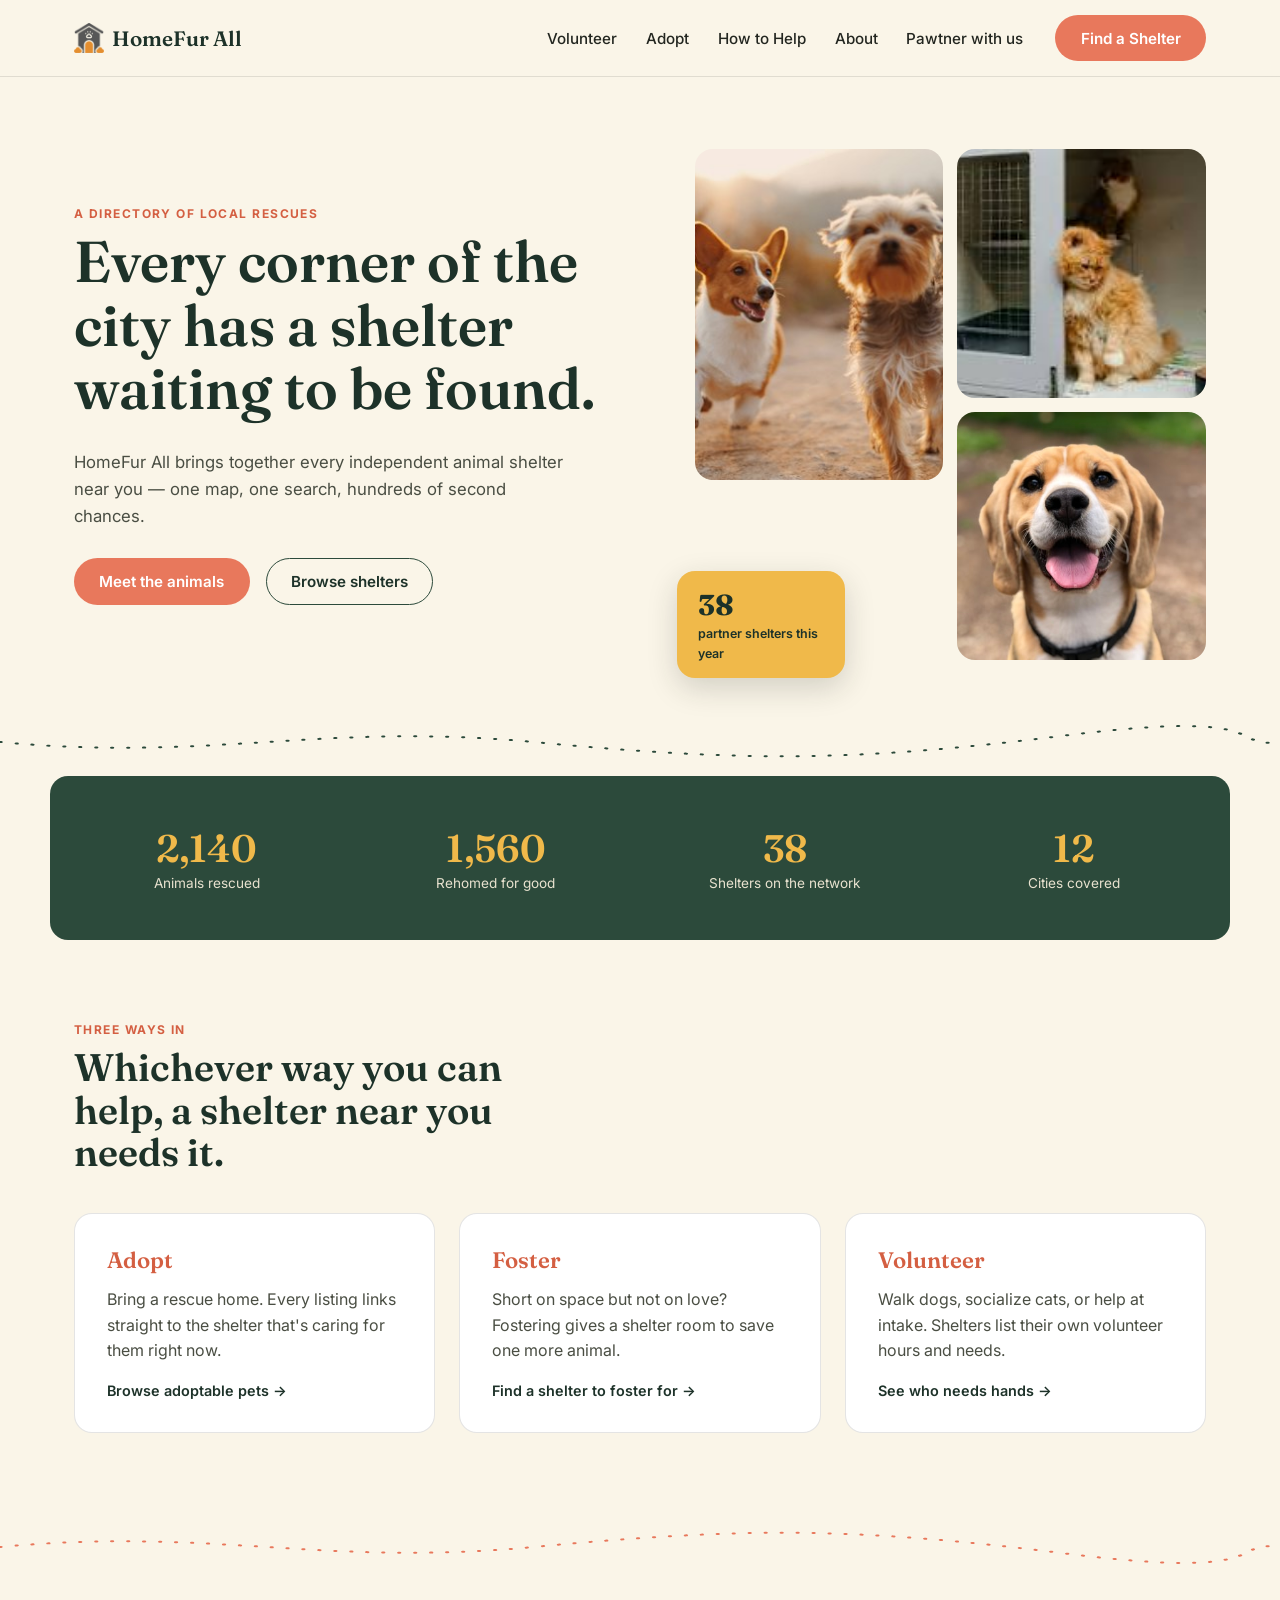
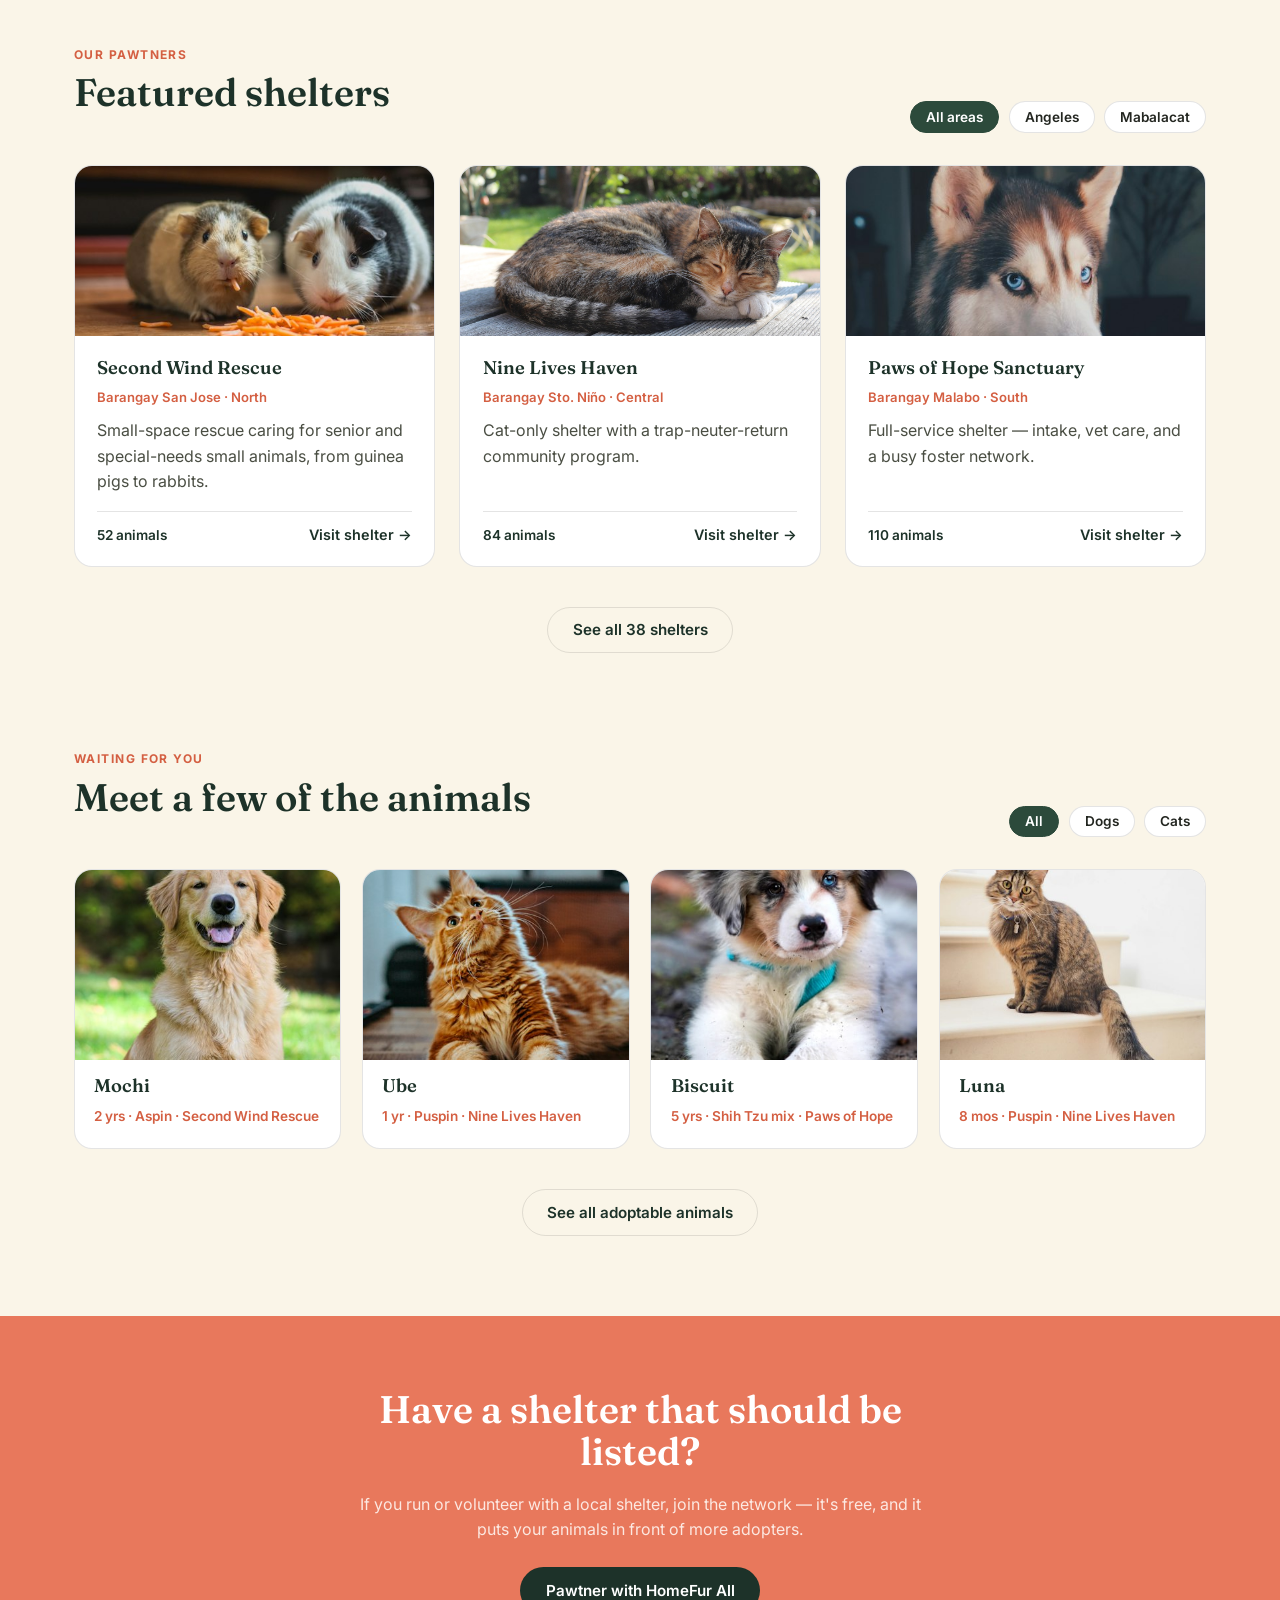
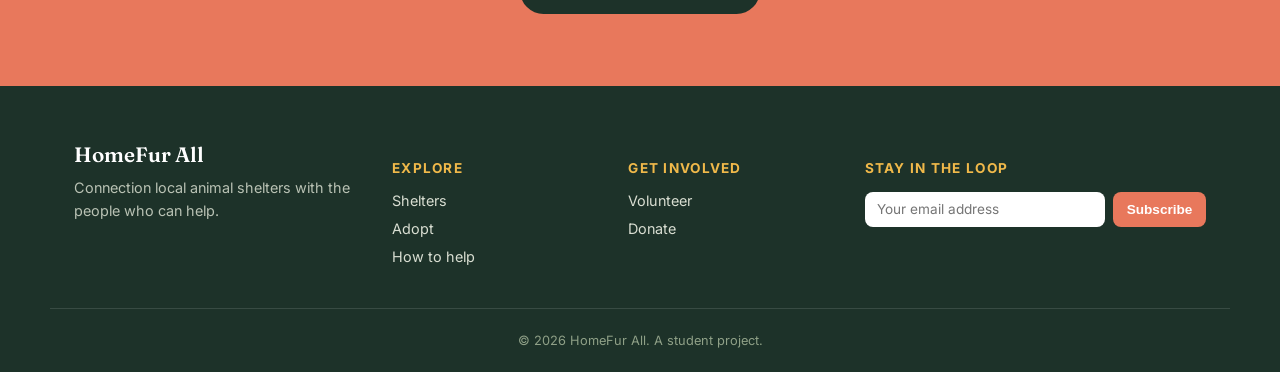
==== index.html @ 1911c729 "scaffold: link script.js" ====
<!DOCTYPE html>
<html lang="en">
<head>
<meta charset="UTF-8">
<meta name="viewport" content="width=device-width, initial-scale=1.0">
<title>HomeFur All — Find Local Animal Shelters</title>
<link rel="icon" type="image/png" sizes="32x32" href="images/logo-icon.png">
<link rel="shortcut icon" href="images/logo-icon.png">
<link rel="apple-touch-icon" href="images/logo-icon.png">
<link rel="stylesheet" href="css/base.css">
<link rel="preconnect" href="https://fonts.googleapis.com">
<link rel="preconnect" href="https://fonts.gstatic.com" crossorigin>
<link href="https://fonts.googleapis.com/css2?family=Fraunces:opsz,wght@9..144,400;9..144,500;9..144,600;9..144,700&family=Inter:wght@400;500;600;700&display=swap" rel="stylesheet">
</head>
<body>

<header class="site-header">
  <div class="wrap header-inner">
    <a href="#" class="logo">
      <span class="logo-mark">
        <img src="images/logo-icon.png" alt="HomeFur All logo" width="30" height="30">
      </span>
      HomeFur All
    </a>
    <nav class="main-nav" id="main-nav" aria-label="Main">
      <a href="volunteer.html">Volunteer</a>
      <a href="#pets">Adopt</a>
      <a href="#help">How to Help</a>
      <a href="#about">About</a>
      <a href="partner.html">Pawtner with us</a>
      <a href="#shelters" class="btn btn-primary nav-cta-mobile">Find a Shelter</a>
    </nav>
    <a href="#shelters" class="btn btn-primary nav-cta">Find a Shelter</a>
    <button class="nav-toggle" id="nav-toggle" type="button"
            aria-label="Toggle menu" aria-expanded="false" aria-controls="main-nav">
      <span></span><span></span><span></span>
    </button>
  </div>
</header>
<main>

  <section class="hero">
    <div class="wrap hero-inner">
      <div class="hero-copy">
        <p class="eyebrow">A directory of local rescues</p>
        <h1>Every corner of the city has a shelter waiting to be found.</h1>
        <p class="hero-sub">HomeFur All brings together every independent animal shelter near you — one map, one search, hundreds of second chances.</p>
        <div class="hero-actions">
          <a href="#pets" class="btn btn-primary">Meet the animals</a>
          <a href="#shelters" class="btn btn-ghost">Browse shelters</a>
        </div>
      </div>
      <div class="hero-art">
        <div class="art-tile tile-a">
          <img src="images/landing/dog-tilea.jpeg" alt="Dog looking up">
        </div>
        <div class="art-tile tile-b">
          <img src="images/landing/cat-tileb.jpeg" alt="Cat resting">
        </div>
        <div class="art-tile tile-c">
          <img src="images/landing/dog-tilec.jpeg" alt="Dog outdoors">
        </div>
        <div class="stat-chip">
          <strong>38</strong>
          <span>partner shelters this year</span>
        </div>
      </div>
    </div>
  </section>

    <div class="leash-divider" aria-hidden="true">
        <svg viewBox="0 0 1200 60" preserveAspectRatio="none">
            <path d="M0 30 C 200 60, 300 0, 500 30 S 800 60, 1000 20 S 1150 40, 1200 30"
                stroke="#2C4A3B" stroke-width="3" fill="none"
                stroke-dasharray="1 14" stroke-linecap="round"/>
        </svg>
    </div>

    <section class="stats">
    <div class="stats-grid">
      <div class="stat">
        <span class="stat-num">2,140</span>
        <span class="stat-label">Animals rescued</span>
      </div>
      <div class="stat">
        <span class="stat-num">1,560</span>
        <span class="stat-label">Rehomed for good</span>
      </div>
      <div class="stat">
        <span class="stat-num">38</span>
        <span class="stat-label">Shelters on the network</span>
      </div>
      <div class="stat">
        <span class="stat-num">12</span>
        <span class="stat-label">Cities covered</span>
      </div>
    </div>
  </section>
  
  <section id="help" class="help">
    <div class="wrap">
      <p class="eyebrow">Three ways in</p>
      <h2>Whichever way you can help, a shelter near you needs it.</h2>
      <div class="help-grid">
        <article class="help-card">
          <span class="help-num">Adopt</span>
          <p>Bring a rescue home. Every listing links straight to the shelter that's caring for them right now.</p>
          <a href="#pets" class="link-arrow">Browse adoptable pets →</a>
        </article>
        <article class="help-card">
          <span class="help-num">Foster</span>
          <p>Short on space but not on love? Fostering gives a shelter room to save one more animal.</p>
          <a href="#shelters" class="link-arrow">Find a shelter to foster for →</a>
        </article>
        <article class="help-card">
          <span class="help-num">Volunteer</span>
          <p>Walk dogs, socialize cats, or help at intake. Shelters list their own volunteer hours and needs.</p>
          <a href="#shelters" class="link-arrow">See who needs hands →</a>
        </article>
      </div>
    </div>
  </section>

    <div class="leash-divider flip" aria-hidden="true">
    <svg viewBox="0 0 1200 60" preserveAspectRatio="none">
      <path d="M0 30 C 200 60, 300 0, 500 30 S 800 60, 1000 20 S 1150 40, 1200 30"
            stroke="#E8785C" stroke-width="3" fill="none"
            stroke-dasharray="1 14" stroke-linecap="round"/>
    </svg>
  </div>
    <section id="shelters" class="shelters">
    <div class="wrap">
      <div class="section-head">
        <div>
          <p class="eyebrow">Our Pawtners</p>
          <h2>Featured shelters</h2>
        </div>
        <div class="filter-pills">
          <button class="pill active" type="button">All areas</button>
          <button class="pill" type="button">Angeles</button>
          <button class="pill" type="button">Mabalacat</button>
        </div>
      </div>

      <div class="shelter-grid">
        <article class="shelter-card">
          <img src="images/landing/shelter1.jpeg" alt="Guinea pigs at Second Wind Rescue">
          <div class="shelter-body">
            <h3>Second Wind Rescue</h3>
            <p class="shelter-loc">Barangay San Jose · North</p>
            <p>Small-space rescue caring for senior and special-needs small animals, from guinea pigs to rabbits.</p>
            <div class="shelter-meta">
              <span>52 animals</span>
              <a href="#" class="link-arrow">Visit shelter →</a>
            </div>
          </div>
        </article>
        <article class="shelter-card">
          <img src="images/landing/shelter2.jpg" alt="Cat at Nine Lives Haven">
          <div class="shelter-body">
            <h3>Nine Lives Haven</h3>
            <p class="shelter-loc">Barangay Sto. Niño · Central</p>
            <p>Cat-only shelter with a trap-neuter-return community program.</p>
            <div class="shelter-meta">
              <span>84 animals</span>
              <a href="#" class="link-arrow">Visit shelter →</a>
            </div>
          </div>
        </article>
        <article class="shelter-card">
          <img src="images/landing/shelter3.jpeg" alt="Dog at Paws of Hope Sanctuary">
          <div class="shelter-body">
            <h3>Paws of Hope Sanctuary</h3>
            <p class="shelter-loc">Barangay Malabo · South</p>
            <p>Full-service shelter — intake, vet care, and a busy foster network.</p>
            <div class="shelter-meta">
              <span>110 animals</span>
              <a href="#" class="link-arrow">Visit shelter →</a>
            </div>
          </div>
        </article>
      </div>
      <a href="#" class="btn btn-outline see-all">See all 38 shelters</a>
    </div>
  </section>
  <section id="pets" class="pets">
    <div class="wrap">
      <div class="section-head">
        <div>
          <p class="eyebrow">Waiting for you</p>
          <h2>Meet a few of the animals</h2>
        </div>
        <div class="filter-pills">
          <button class="pill active" type="button">All</button>
          <button class="pill" type="button">Dogs</button>
          <button class="pill" type="button">Cats</button>
        </div>
      </div>

      <div class="pet-grid">
        <article class="pet-card">
          <img src="images/landing/adopt1-mochi.jpeg" alt="Dog named Mochi">
          <div class="pet-body">
            <h3>Mochi</h3>
            <p>2 yrs · Aspin · Second Wind Rescue</p>
          </div>
        </article>
        <article class="pet-card">
          <img src="images/landing/adopt2-ube.jpeg" alt="Cat named Ube">
          <div class="pet-body">
            <h3>Ube</h3>
            <p>1 yr · Puspin · Nine Lives Haven</p>
          </div>
        </article>
        <article class="pet-card">
          <img src="images/landing/adopt3-biscuit.jpeg" alt="Dog named Biscuit">
          <div class="pet-body">
            <h3>Biscuit</h3>
            <p>5 yrs · Shih Tzu mix · Paws of Hope</p>
          </div>
        </article>
        <article class="pet-card">
          <img src="images/landing/adopt4-luna.jpeg" alt="Cat named Luna">
          <div class="pet-body">
            <h3>Luna</h3>
            <p>8 mos · Puspin · Nine Lives Haven</p>
          </div>
        </article>
      </div>
      <a href="#" class="btn btn-outline see-all">See all adoptable animals</a>
    </div>
  </section>

  <section id="about" class="cta-band">
    <div class="wrap cta-inner">
      <h2>Have a shelter that should be listed?</h2>
      <p>If you run or volunteer with a local shelter, join the network — it's free, and it puts your animals in front of more adopters.</p>
      <a href="partner.html" class="btn btn-primary">Pawtner with HomeFur All</a>
    </div>
  </section>
</main>

<footer class="site-footer">
  <div class="wrap footer-inner">
    <div class="footer-brand">
      <span class="logo">HomeFur All</span>
      <p>Connection local animal shelters with the people who can help.</p>
    </div>
    <div class="footer-col">
      <h4>Explore</h4>
      <a href="#shelters">Shelters</a>
      <a href="#pets">Adopt</a>
      <a href="help">How to help</a>
    </div>
    <div class="footer-col">
      <h4>Get involved</h4>
      <a href="volunteer.html">Volunteer</a>
      <a href="volunteer.html">Donate</a>
    </div>
    <div class="footer-col">
      <h4>Stay in the loop</h4>
      <form class="newsletter">
        <input type="email" placeholder="Your email address" aria-label="Email address" required>
        <button type="submit">Subscribe</button>
      </form>
    </div>
  </div>
  <div class="wrap footer-bottom">
    <span>© 2026 HomeFur All. A student project.</span>
  </div>
</footer>
<script src="script.js"></script>
</body>
</html>
---- css/base.css ----
/* ==========================================================================
   HomeFur All — base.css
   --------------------------------------------------------------------------
   Shared foundations used on every page.
   1. Design tokens (colors, fonts, sizes)
   2. Base / reset
   ========================================================================== */

/* ---- 1. Design tokens ---- */
:root {
  --moss: #2C4A3B;
  --sand-light: #FAF5E8;
  --coral: #E8785C;
  --ink: #232620;
  --ink-soft: #4A4E43;
  --moss-deep: #1D3229;
  --coral-deep: #D45F42;
  --butter: #F0B94A;
  --line: rgba(35, 38, 32, 0.12);
  --radius: 18px;
  --font-display: "Fraunces", serif;
  --font-body: "Inter", sans-serif;
}

/* ---- 2. Base / reset ---- */
*,
*::before,
*::after {
    box-sizing: border-box; /* Makes padding/borders count inside an element's width */
}

body {
    margin: 0;
    font-family: var(--font-body);
    color: var(--ink);
    background: var(--sand-light);
}

img {
    display: block;
    max-width: 100%;
}

a {
    color: inherit;
    text-decoration: none;
}

/* Center content container */
.wrap {
    max-width: 1180px;
    margin: 0 auto;
    padding: 0 24px;
}

/* ---- 3. Typography ---- */
h1, h2, h3 {
    font-family: var(--font-display);
    color: var(--moss-deep);
    margin: 0 0 .5em;
    line-height: 1.1;
}

h1 { font-size: clamp(2.2rem, 5vw, 3.6rem); font-weight: 600; }
h2 { font-size: clamp(1.7rem, 3vw, 2.4rem); font-weight: 600; }
h3 { font-size: 1.15rem; font-weight: 600; }

p {
    margin: 0 0 1em;
    line-height: 1.6;
    color: var(--ink-soft);
}

.eyebrow {
    margin: 0 0 .6em;
    font-family: var(--font-body);
    font-size: .75rem;
    font-weight: 700;
    letter-spacing: .12em;
    text-transform: uppercase;
    color: var(--coral-deep)
}

/* Visible outline when tabbing with a keyboard, for accessibility */
:focus-visible {
    outline: 3px solid var(--coral);
    outline-offset: 3px;
}

/* ---- 4. Buttons ---- */
.btn {
    display: inline-flex;
    align-items: center;
    justify-content: center;
    padding: .85em 1.6em;
    border: 1.5px solid transparent;
    border-radius: 999px;
    font-family: inherit;
    font-size: .95rem;
    font-weight: 600;
    cursor: pointer;
    transition: transform .15s ease, background .15s ease;
}

/* Filled coral - main CTA */
.btn-primary {
    background: var(--coral);
    color: #fff;
}
.btn-primary:hover {
    background: var(--coral-deep);
    transform: translateY(-2px);
}

/* Outlined green - secondary action */
.btn-ghost {
    border-color: var(--moss);
    color: var(--moss-deep);
}
.btn-ghost:hover {
    background: var(--moss);
    color: #fff;
}

/* Subtle outline, for grids like "See all shelters" */
.btn-outline {
    display: flex;
    width: fit-content;
    margin: 2.5rem auto 0;
    border-color: var(--line);
    color: var(--moss-deep);
}
.btn-outline:hover {
    border-color: var(--moss);
    background: #fff;
}

/* ---- 5. Header & navigation */
.site-header {
    position: sticky;
    top: 0;
    z-index: 50;
    background: rgba(250, 245, 232, 0.9);
    backdrop-filter: blur(8px);
    border-bottom: 1px solid var(--line);
}
.header-inner {
    display: flex;
    align-items: center;
    gap: 2rem;
    height: 76px;
}

.logo {
    display: flex;
    align-items: center;
    gap: .5rem;
    margin-right: auto;
    font-family: var(--font-display);
    font-size: 1.3rem;
    font-weight: 600;
    color: var(--moss-deep);
}
.main-nav {
    display: flex;
    gap: 1.8rem;
}
.main-nav a {
    font-weight: 500;
    font-size: .95rem;
    color: var(--ink);
}
.main-nav a:hover {
    color: var(--coral-deep);
}

/* Mobile CTA button hamburger */
.nav-cta-mobile {
    display: none;
}
.nav-toggle {
    display: none;
    background: none;
    border: none;
    cursor: pointer;
    padding: 8px;
    position: relative;
    z-index: 60;
}
.nav-toggle span {
    display: block;
    width: 22px;
    height: 2px;
    background: var(--ink);
    margin: 4px 0
}

/* 6. Hero */
.hero { padding: 4.5rem 0 3rem; }

.hero-inner {
    display: grid;
    grid-template-columns: 1.05fr .95fr;
    gap: 3.5rem;
    align-items: center;
}
.hero-sub {
    max-width: 46ch;
    font-size: 1.05rem;
}
.hero-actions {
    display: flex;
    gap: 1rem;
    margin-top: 1.8rem;
    flex-wrap: wrap;
}

/* Photo collage grid design */
.hero-art {
    position: relative;
    display: grid;
    grid-template-columns: 1fr 1fr;
    gap: 14px;
}
.art-tile {
    overflow: hidden;
    border-radius: var(--radius);
    background: var(--moss);
}
.art-tile img {
    width: 100%;
    height: 100%;
    object-fit: cover;
}

.tile-a {
    grid-column: 1 / 2;
    grid-row: 1 / 3;
    aspect-ratio: 3 / 4;
}
.tile-b, .tile-c { aspect-ratio: 1 / 1; }

.stat-chip {
    position: absolute;
    left: -18px;
    bottom: -18px;
    max-width: 168px;
    padding: 1rem 1.3rem;
    background: var(--butter);
    border-radius: var(--radius);
    box-shadow: 0 10px 30px rgba(35, 38, 32, 0.18);
}
.stat-chip strong {
    display: block;
    font-family: var(--font-display);
    font-size: 1.8rem;
    color: var(--moss-deep)
}
.stat-chip span {
    font-size: .78rem;
    font-weight: 600;
    color: var(--moss-deep);
}

/* ---- 7. Leash divider */
.leash-divider {
    padding: 14px 0;
    line-height: 0;
}
.leash-divider svg {
    width: 100%;
    height: 40px;
}
.leash-divider.flip svg {
    transform: scaleY(-1);
}

/* ---- 8. Stats band */
.stats {
    max-width: 1180px;
    margin: 0 auto;
    padding: 3rem 24px;
    border-radius: var(--radius);
    background: var(--moss);
}
.stats-grid {
    display: grid;
    grid-template-columns: repeat(4, 1fr);
    gap: 1.5rem;
    text-align: center;
}
.stat-num {
    display: block;
    font-family: var(--font-display);
    font-weight: 600;
    color: var(--butter);
    font-size: clamp(1.8rem, 3vw, 2.6rem);
}
.stat-label { font-size: .85rem; color: #E8E2CF }

/* ---- 9. How to help ---- */
.help { padding: 5rem 0 }
.help h2 { max-width: 20ch; }

.help-grid {
    display: grid;
    grid-template-columns: repeat(3, 1fr);
    gap: 1.5rem;
    margin-top: 2.5rem;
}
.help-card {
    padding: 2rem;
    background: #fff;
    border: 1px solid var(--line);
    border-radius: var(--radius);
}

.help-num {
    display: inline-block;
    margin-bottom: .8rem;
    font-family: var(--font-display);
    font-size: 1.4rem;
    font-weight: 600;
    color: var(--coral-deep);
}
.link-arrow {
    font-weight: 600;
    font-size: .9rem;
    color: var(--moss-deep)
}
.link-arrow:hover { color:var(--coral-deep); }

/* ---- 10. Section headers & filter pills ---- */
.section-head {
    display: flex;
    flex-wrap: wrap;
    justify-content: space-between;
    align-items: flex-end;
    gap: 1rem;
    margin-bottom: 2rem;
}

.filter-pills {
    display: flex;
    flex-wrap: wrap;
    gap: .6rem;
}
.pill {
    padding: .5em 1.1em;
    background: #fff;
    border: 1.5px solid var(--line);
    border-radius: 999px;
    font-family: inherit;
    font-size: .85rem;
    font-weight: 600;
    color: var(--ink);
    cursor: pointer;
}
.pill.active {
    background: var(--moss);
    border-color: var(--moss);
    color: #fff;
}

/* ---- 11. Shelter cards ---- */
.shelters { padding: 4rem 0 }
.shelter-grid {
    display: grid;
    grid-template-columns: repeat(3, 1fr);
    gap: 1.5rem;
}
.shelter-card {
    overflow: hidden;
    background: #fff;
    border: 1px solid var(--line);
    border-radius: var(--radius);
    transition: transform .2s ease, box-shadow .2s ease;
    display: flex;
    flex-direction: column;
}
.shelter-card img { 
    width: 100%; 
    height: 170px;
    object-fit: cover; 
}
.shelter-card:hover {
    transform: translateY(-4px);
    box-shadow: 0 12px 24px rgba(35, 38, 32, 0.12);
}

.shelter-body {
    padding: 1.4rem;
    display: flex;
    flex-direction: column;
    height: 100%;
}
.shelter-loc {
    margin-bottom: .6rem;
    font-size: .82rem;
    font-weight: 600;
    color: var(--coral-deep)
}
.shelter-meta {
    display: flex;
    justify-content: space-between;
    align-items: center;
    margin-top: auto;
    padding-top: .9rem;
    border-top: 1px solid var(--line);
    font-size: .85rem;
    font-weight: 600;
    color: var(--moss-deep);
}

/* ---- 12. Pet cards */
.pets { padding: 2rem 0 5rem; }
.pet-grid {
    display: grid;
    grid-template-columns: repeat(4, 1fr);
    gap: 1.3rem;
}
.pet-card {
    overflow: hidden;
    background: #fff;
    border: 1px solid var(--line);
    border-radius: var(--radius);
    transition: transform .2s ease, box-shadow .2s ease;
}
.pet-card img { 
    width: 100%;
    height: 190px; 
    object-fit: cover; 
}
.pet-card:hover {
    transform: translateY(-4px);
    box-shadow: 0 12px 24px rgba(35, 38, 32, 0.12);
}
.pet-body { padding: 1rem 1.2rem 1.3rem; }
.pet-body p { 
    margin: 0; 
    font-size: .85rem;
    color: var(--coral-deep);
    font-weight: 600;
}

/* ---- 13. CTA band */
.cta-band {
    padding: 4.5rem 0;
    background: var(--coral);
}
.cta-inner {
    max-width: 640px;
    margin: 0 auto;
    text-align: center;
}
.cta-inner {
    max-width: 640px;
    margin: 0 auto;
    text-align: center;
}
.cta-inner h2 { color: #fff; }
.cta-inner p { color: #FCE8E1; }
.cta-inner .btn-primary {
    margin-top: .5rem;
    background: var(--moss-deep);
}
.cta-inner .btn-primary:hover { background-color: var(--moss); }

/* ---- 14. Footer ---- */
.site-footer {
    padding: 3.5rem 0 1.5rem;
    background: var(--moss-deep);
    color: #E8E2CF;
}
.footer-inner {
    display: grid;
    grid-template-columns: 1.4fr 1fr 1fr 1.3fr;
    gap: 2rem;
    padding-bottom: 2rem;
    border-bottom: 1px solid rgba(255, 255, 255, 0.12);
}

.footer-brand .logo { color: #fff }
.footer-brand p {
    margin-top: .6rem;
    font-size: .9rem;
    color: #B9C2B4;
}

.footer-col h4 {
    margin-bottom: 1rem;
    font-size: .85rem;
    text-transform: uppercase;
    letter-spacing: .08rem;
    color: var(--butter)
}

.footer-col a {
    display: block;
    margin-bottom: .7rem;
    font-size: .9rem;
    color: #D9DED2;
}
.footer-col a:hover { color: #fff; }

.newsletter {
    display: flex;
    gap: .5rem;
}
.newsletter input {
    flex: 1;
    padding: .7em .9em;
    border: none;
    border-radius: 8px;
    font-family: var(--font-body);
    font-size: .85rem;
}
.newsletter button {
    background: var(--coral);
    color: #fff;
    border: none;
    border-radius: 8px;
    padding: .7em 1em;
    font-weight: 600;
    font-size: .85rem;
    cursor: pointer;
}

.footer-bottom {
    padding-top: 1.5rem;
    font-size: .8rem;
    color: #8FA087;
    text-align: center;
}

/* ---- 15. Responsiveness ---- */
@media (max-width: 1024px) {
    .footer-inner {
        grid-template-columns: 1fr 1fr;
    }

    .shelter-grid .pet-grid {
        grid-template-columns: repeat(2, 1fr);
    }
    .header-inner { gap: 1rem; }
    .logo { font-size: 1.15rem; white-space: nowrap; }
    .main-nav { gap: 1.1rem; }
    .main-nav a { font-size: .85rem; white-space: nowrap; }
    .nav-cta { 
        padding: .7em 1.2em; 
        font-size: .85rem;
        white-space: nowrap; 
    }
}

@media (max-width: 860px) {
    .hero-inner {
        grid-template-columns: 1fr;
    }
    .stats-grid {
        grid-template-columns: repeat(2, 1fr);
        row-gap: 2rem;
    }
    .help-grid {
        grid-template-columns: 1fr;
    }
    .header-inner { gap: .6rem; }
    .logo {
        font-size: 1rem;
        gap: .4rem;
    }
    .logo-mark img {
        width: 26px;
        height: 26px;
    }
    .main-nav { gap: .8rem; }
    .main-nav a { font-size: .78rem; }
    .nav-cta { 
        padding: .65em 1em;
        font-size: .78rem;
    }
}

@media (max-width: 640px) {
    .nav-cta { display: none; }
    .nav-toggle { display: block; }

    .shelter-grid { grid-template-columns: 1fr; }
    .pet-grid { grid-template-columns: 1fr 1fr; }

    .section-head {
        flex-direction: column;
        align-items: flex-start;
    }
    .stat-chip {
        position: static;
        max-width: none;
        margin-top: 14px;
    }
    /* Mobile dropdown menu */
    .main-nav {
        position: fixed;
        top: 76px;
        left: 0;
        right: 0;
        z-index: 55;
        display: flex;
        flex-direction: column;
        gap: 0;
        padding: .5rem 24px 1.75rem;
        background: rgba(250, 245, 232, 0.92);
        backdrop-filter: blur(10px);
        border-bottom: 1px solid var(--line);
        border-radius: 0 0 var(--radius) var(--radius);
        box-shadow: 0 16px 30px rgba(35, 38, 32, 0.12);
        opacity: 0;
        visibility: hidden;
        transform: translateY(40px);
        transition: transform .3s ease, opacity .3s ease, visibility .3s;
    }
    .main-nav.is-open {
        opacity: 1;
        visibility: visible;
        transform: translateY(0);
    }
    .main-nav a {
        padding: 1.1rem 0;
        font-size: 1.15rem;
        border-bottom: 1px solid var(--line);
    }

    .main-nav a.nav-cta-mobile {
        display: inline-flex;
        margin-top: 1.5rem;
        color: #fff;
    }

    body.nav-open { overflow: hidden }
}

@media (max-width: 480px) {
    .hero-art { grid-template-columns: 1fr; }
    .tile-a {
        grid-column: auto;
        grid-row: auto;
    }
    .tile-a, .tile-b, .tile-c { aspect-ratio: 16 / 10; }
    .footer-inner { grid-template-columns: 1fr; }
}
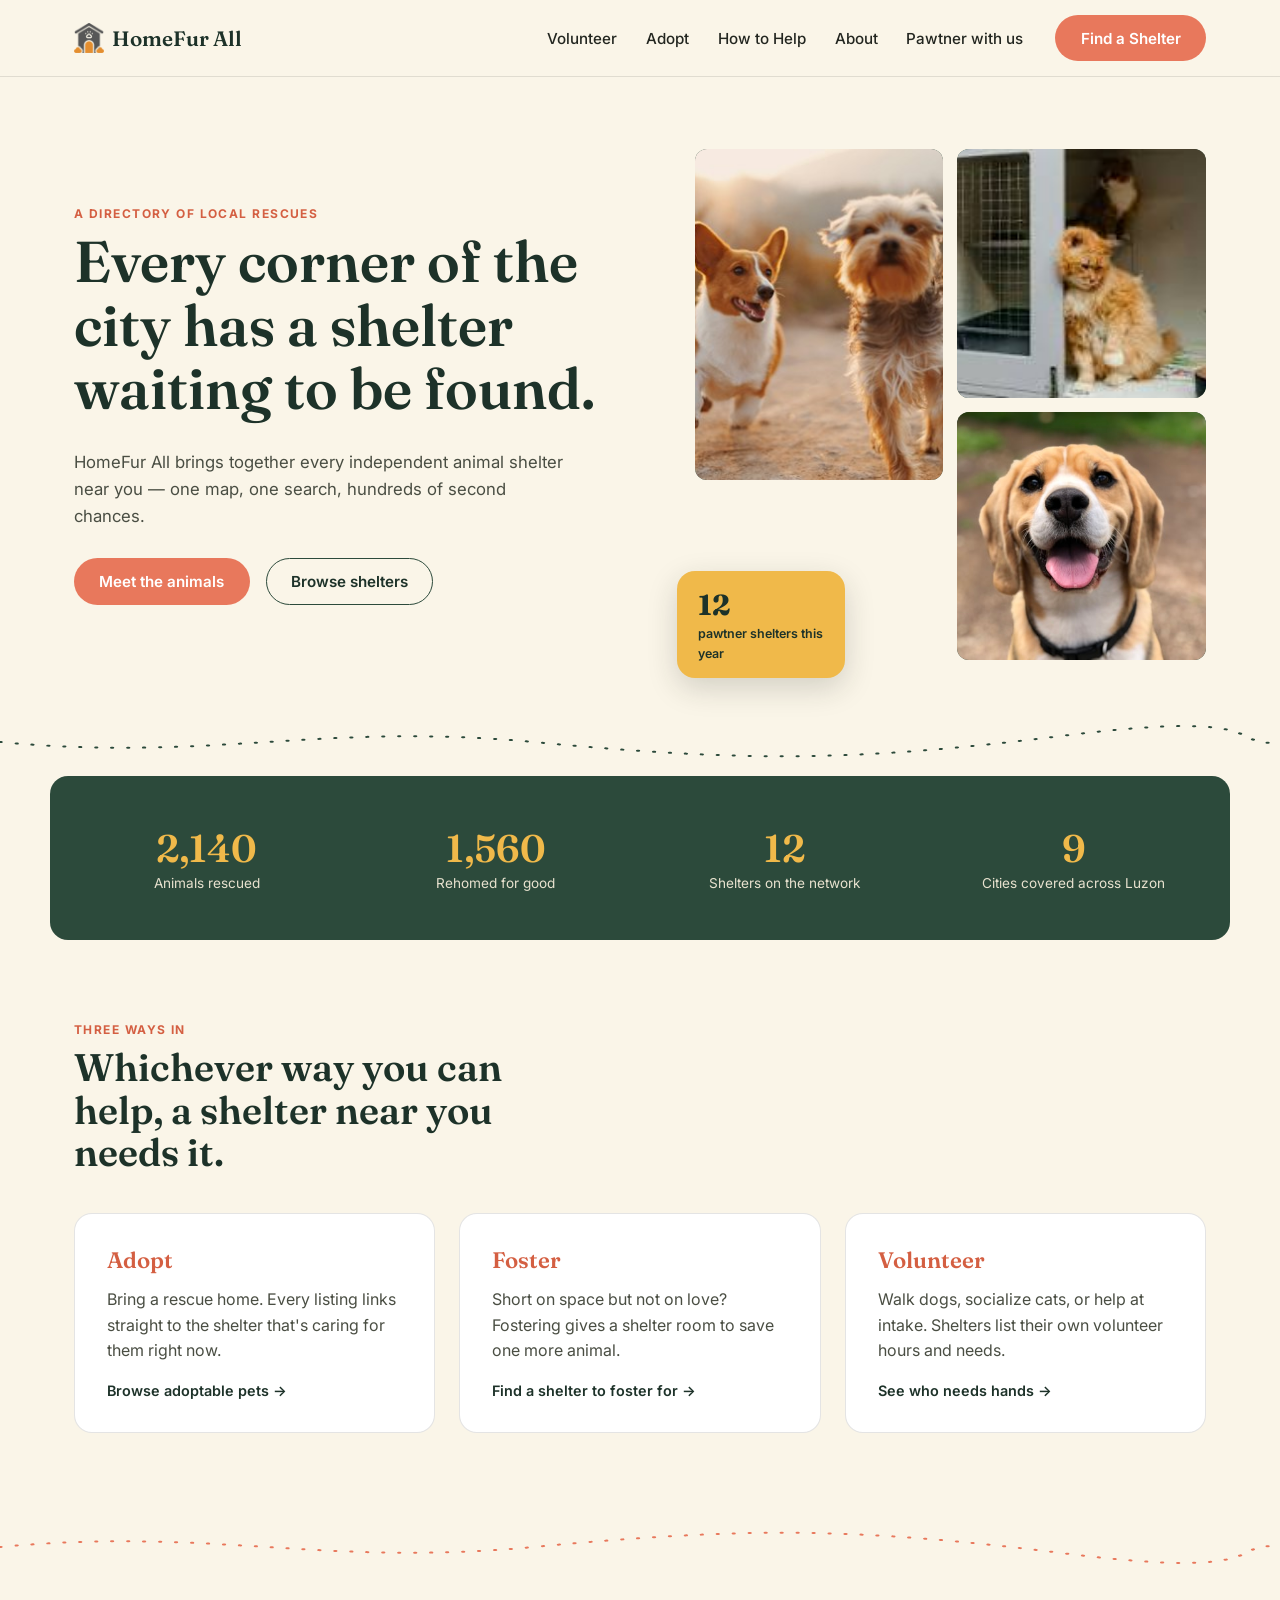
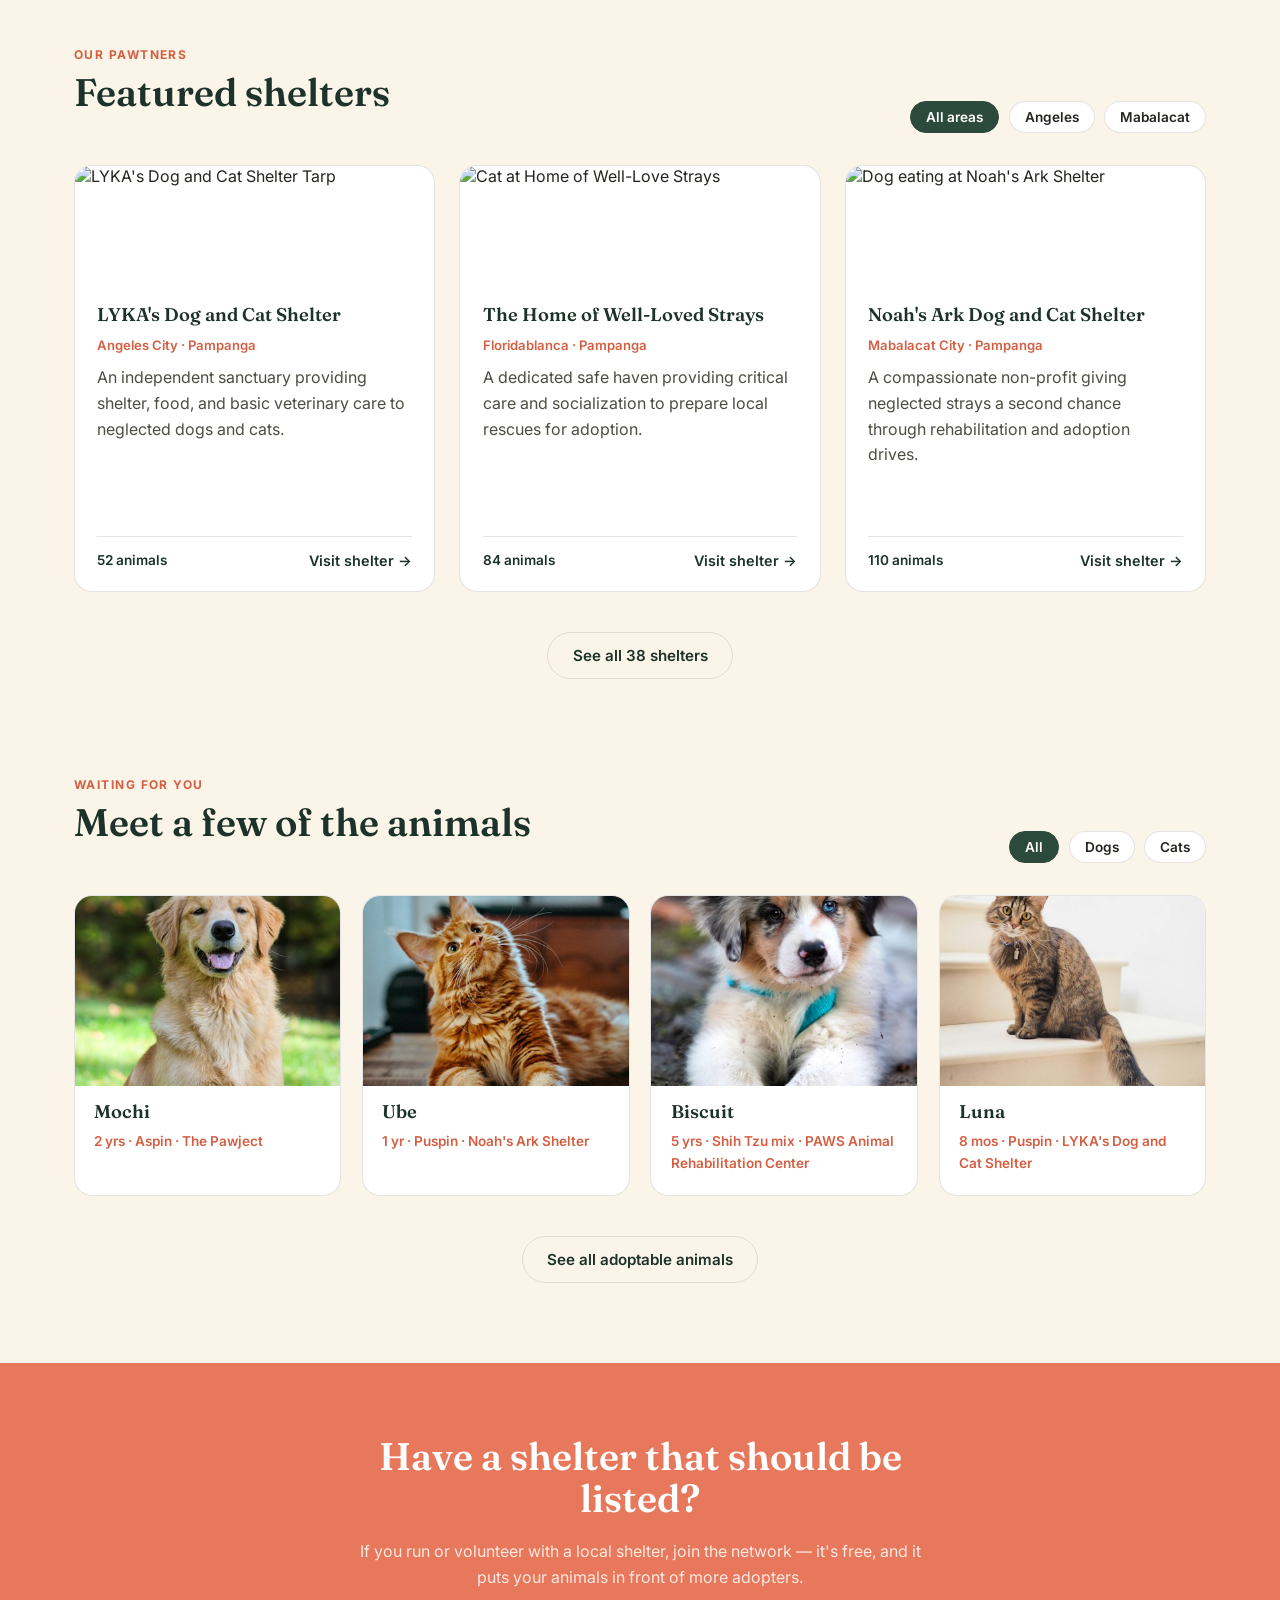
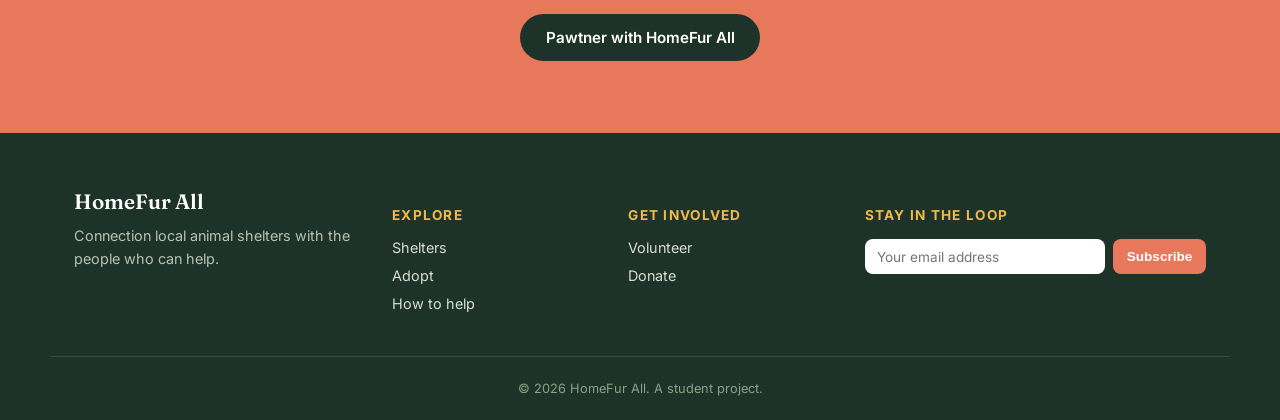
==== commit 8621282c: "Merge pull request #5 from Sherzz12304/main slideshow hero" ====
--- a/index.html
+++ b/index.html
@@ -28,9 +28,9 @@
       <a href="#help">How to Help</a>
       <a href="#about">About</a>
       <a href="partner.html">Pawtner with us</a>
-      <a href="#shelters" class="btn btn-primary nav-cta-mobile">Find a Shelter</a>
+      <a href="shelters.html" class="btn btn-primary nav-cta-mobile">Find a Shelter</a>
     </nav>
-    <a href="#shelters" class="btn btn-primary nav-cta">Find a Shelter</a>
+    <a href="shelters.html" class="btn btn-primary nav-cta">Find a Shelter</a>
     <button class="nav-toggle" id="nav-toggle" type="button"
             aria-label="Toggle menu" aria-expanded="false" aria-controls="main-nav">
       <span></span><span></span><span></span>
@@ -39,7 +39,7 @@
 </header>
 <main>
 
-  <section class="hero">
+<section class="hero" id="about">
     <div class="wrap hero-inner">
       <div class="hero-copy">
         <p class="eyebrow">A directory of local rescues</p>
@@ -51,22 +51,28 @@
         </div>
       </div>
       <div class="hero-art">
-        <div class="art-tile tile-a">
-          <img src="images/landing/dog-tilea.jpeg" alt="Dog looking up">
-        </div>
-        <div class="art-tile tile-b">
-          <img src="images/landing/cat-tileb.jpeg" alt="Cat resting">
-        </div>
-        <div class="art-tile tile-c">
-          <img src="images/landing/dog-tilec.jpeg" alt="Dog outdoors">
+        <div class="art-tile tile-a hero-slideshow">
+          <img class="slide active" src="images/landing/dog-tilea.jpeg" alt="Dog looking up">
+          <img class="slide" src="images/shelter/shelter-qc-center.jpeg" alt="Pet photo transition">
+        </div>
+
+        <!-- Dynamic transition tile -->
+        <div class="art-tile tile-b hero-slideshow">
+          <img class="slide active" src="images/landing/cat-tileb.jpeg" alt="Cat resting">
+          <img class="slide" src="images/landing/adopt2-ube.jpeg" alt="Pet photo transition">
+        </div>
+
+        <div class="art-tile tile-c hero-slideshow">
+          <img class="slide active" src="images/landing/dog-tilec.jpeg" alt="Dog outdoors">
+          <img class="slide" src="images/shelter/shelter-pawssion.jpeg" alt="Pet photo transition">
         </div>
         <div class="stat-chip">
-          <strong>38</strong>
-          <span>partner shelters this year</span>
-        </div>
-      </div>
-    </div>
-  </section>
+          <strong>12</strong>
+          <span>pawtner shelters this year</span>
+        </div>
+      </div>
+    </div>
+</section>
 
     <div class="leash-divider" aria-hidden="true">
         <svg viewBox="0 0 1200 60" preserveAspectRatio="none">
@@ -87,12 +93,12 @@
         <span class="stat-label">Rehomed for good</span>
       </div>
       <div class="stat">
-        <span class="stat-num">38</span>
+        <span class="stat-num">12</span>
         <span class="stat-label">Shelters on the network</span>
       </div>
       <div class="stat">
-        <span class="stat-num">12</span>
-        <span class="stat-label">Cities covered</span>
+        <span class="stat-num">9</span>
+        <span class="stat-label">Cities covered across Luzon</span>
       </div>
     </div>
   </section>
@@ -144,43 +150,43 @@
 
       <div class="shelter-grid">
         <article class="shelter-card">
-          <img src="images/landing/shelter1.jpeg" alt="Guinea pigs at Second Wind Rescue">
+          <img src="images/shelter/shelter-lykas.jpg" alt="LYKA's Dog and Cat Shelter Tarp">
           <div class="shelter-body">
-            <h3>Second Wind Rescue</h3>
-            <p class="shelter-loc">Barangay San Jose · North</p>
-            <p>Small-space rescue caring for senior and special-needs small animals, from guinea pigs to rabbits.</p>
+            <h3>LYKA's Dog and Cat Shelter</h3>
+            <p class="shelter-loc">Angeles City · Pampanga</p>
+            <p>An independent sanctuary providing shelter, food, and basic veterinary care to neglected dogs and cats.</p>
             <div class="shelter-meta">
               <span>52 animals</span>
-              <a href="#" class="link-arrow">Visit shelter →</a>
+              <a href="https://www.facebook.com/lykasdogandcatshelter" class="link-arrow" target="_blank">Visit shelter →</a>
             </div>
           </div>
         </article>
         <article class="shelter-card">
-          <img src="images/landing/shelter2.jpg" alt="Cat at Nine Lives Haven">
+          <img src="images/shelter/shelter-hows.jpg" alt="Cat at Home of Well-Love Strays">
           <div class="shelter-body">
-            <h3>Nine Lives Haven</h3>
-            <p class="shelter-loc">Barangay Sto. Niño · Central</p>
-            <p>Cat-only shelter with a trap-neuter-return community program.</p>
+            <h3>The Home of Well-Loved Strays</h3>
+            <p class="shelter-loc">Floridablanca · Pampanga</p>
+            <p>A dedicated safe haven providing critical care and socialization to prepare local rescues for adoption.</p>
             <div class="shelter-meta">
               <span>84 animals</span>
-              <a href="#" class="link-arrow">Visit shelter →</a>
+              <a href="https://facebook.com/thehowsph/" class="link-arrow" target="_blank">Visit shelter →</a>
             </div>
           </div>
         </article>
         <article class="shelter-card">
-          <img src="images/landing/shelter3.jpeg" alt="Dog at Paws of Hope Sanctuary">
+          <img src="images/shelter/shelter-noahs-ark.jpeg" alt="Dog eating at Noah's Ark Shelter">
           <div class="shelter-body">
-            <h3>Paws of Hope Sanctuary</h3>
-            <p class="shelter-loc">Barangay Malabo · South</p>
-            <p>Full-service shelter — intake, vet care, and a busy foster network.</p>
+            <h3>Noah's Ark Dog and Cat Shelter</h3>
+            <p class="shelter-loc">Mabalacat City · Pampanga</p>
+            <p>A compassionate non-profit giving neglected strays a second chance through rehabilitation and adoption drives.</p>
             <div class="shelter-meta">
               <span>110 animals</span>
-              <a href="#" class="link-arrow">Visit shelter →</a>
+              <a href="https://facebook.com/Noahsarkdogandcatshelter/" class="link-arrow" target="_blank">Visit shelter →</a>
             </div>
           </div>
         </article>
       </div>
-      <a href="#" class="btn btn-outline see-all">See all 38 shelters</a>
+      <a href="shelters.html" class="btn btn-outline see-all">See all 38 shelters</a>
     </div>
   </section>
   <section id="pets" class="pets">
@@ -202,36 +208,36 @@
           <img src="images/landing/adopt1-mochi.jpeg" alt="Dog named Mochi">
           <div class="pet-body">
             <h3>Mochi</h3>
-            <p>2 yrs · Aspin · Second Wind Rescue</p>
+            <p>2 yrs · Aspin · The Pawject</p>
           </div>
         </article>
         <article class="pet-card">
           <img src="images/landing/adopt2-ube.jpeg" alt="Cat named Ube">
           <div class="pet-body">
             <h3>Ube</h3>
-            <p>1 yr · Puspin · Nine Lives Haven</p>
+            <p>1 yr · Puspin · Noah's Ark Shelter</p>
           </div>
         </article>
         <article class="pet-card">
           <img src="images/landing/adopt3-biscuit.jpeg" alt="Dog named Biscuit">
           <div class="pet-body">
             <h3>Biscuit</h3>
-            <p>5 yrs · Shih Tzu mix · Paws of Hope</p>
+            <p>5 yrs · Shih Tzu mix · PAWS Animal Rehabilitation Center</p>
           </div>
         </article>
         <article class="pet-card">
           <img src="images/landing/adopt4-luna.jpeg" alt="Cat named Luna">
           <div class="pet-body">
             <h3>Luna</h3>
-            <p>8 mos · Puspin · Nine Lives Haven</p>
-          </div>
-        </article>
-      </div>
-      <a href="#" class="btn btn-outline see-all">See all adoptable animals</a>
-    </div>
-  </section>
-
-  <section id="about" class="cta-band">
+            <p>8 mos · Puspin · LYKA's Dog and Cat Shelter</p>
+          </div>
+        </article>
+      </div>
+      <a href="adopt.html" class="btn btn-outline see-all">See all adoptable animals</a>
+    </div>
+  </section>
+
+  <section class="cta-band">
     <div class="wrap cta-inner">
       <h2>Have a shelter that should be listed?</h2>
       <p>If you run or volunteer with a local shelter, join the network — it's free, and it puts your animals in front of more adopters.</p>
@@ -248,14 +254,14 @@
     </div>
     <div class="footer-col">
       <h4>Explore</h4>
-      <a href="#shelters">Shelters</a>
+      <a href="shelters.html">Shelters</a>
       <a href="#pets">Adopt</a>
-      <a href="help">How to help</a>
+      <a href="index.html#help">How to help</a>
     </div>
     <div class="footer-col">
       <h4>Get involved</h4>
-      <a href="volunteer.html">Volunteer</a>
-      <a href="volunteer.html">Donate</a>
+      <a href="volunteer.html#volunteer-form">Volunteer</a>
+      <a href="volunteer.html#donate">Donate</a>
     </div>
     <div class="footer-col">
       <h4>Stay in the loop</h4>
@@ -269,6 +275,6 @@
     <span>© 2026 HomeFur All. A student project.</span>
   </div>
 </footer>
-<script src="script.js"></script>
+<script src="js/main.js"></script>
 </body>
 </html>
--- a/css/base.css
+++ b/css/base.css
@@ -29,6 +29,21 @@
     box-sizing: border-box; /* Makes padding/borders count inside an element's width */
 }
 
+/* Elements with the hidden attribute stay hidden even if a class sets display */
+[hidden] {
+  display: none !important;
+}
+
+html {
+    scroll-behavior: smooth;
+}
+
+/* Adjust 80px to match actual header height */
+section[id],
+div[id] {
+  scroll-margin-top: 80px;
+}
+
 body {
     margin: 0;
     font-family: var(--font-body);
@@ -192,7 +207,17 @@
     width: 22px;
     height: 2px;
     background: var(--ink);
-    margin: 4px 0
+    margin: 4px 0;
+    transition: transform .25s ease, opacity .2s ease;
+}
+
+/* Hamburger animation */
+.nav-toggle.is-active span:nth-child(1) {
+    transform: translateY(6px) rotate(45deg);
+}
+.nav-toggle.is-active span:nth-child(2) { opacity: 0; }
+.nav-toggle.is-active span:nth-child(3) {
+    transform: translateY(-6px) rotate(-45deg);
 }
 
 /* 6. Hero */
@@ -239,6 +264,29 @@
     aspect-ratio: 3 / 4;
 }
 .tile-b, .tile-c { aspect-ratio: 1 / 1; }
+
+/* Hero collage slideshow crossfade */
+.hero-slideshow {
+  position: relative;
+  overflow: hidden;
+  border-radius: 12px;
+  width: 100%;
+}
+
+.hero-slideshow .slide {
+  position: absolute;
+  top: 0;
+  left: 0;
+  width: 100%;
+  height: 100%;
+  object-fit: cover;
+  opacity: 0;
+  transition: opacity 1s ease-in-out;
+}
+
+.hero-slideshow .slide.active {
+  opacity: 1;
+}
 
 .stat-chip {
     position: absolute;
@@ -646,4 +694,27 @@
     }
     .tile-a, .tile-b, .tile-c { aspect-ratio: 16 / 10; }
     .footer-inner { grid-template-columns: 1fr; }
+}
+
+/* ---- 16. Print & reduced motion ---- */
+@media print {
+    .site-header,
+    .nav-toggle,
+    .newsletter {
+        display: none;
+    }
+
+    body {
+        background: #fff;
+        color: #000;
+    }
+}
+
+@media (prefers-reduced-motion: reduce) {
+    html {
+        scroll-behavior: auto;
+    }
+    .btn {
+        transition: none;
+    }
 }
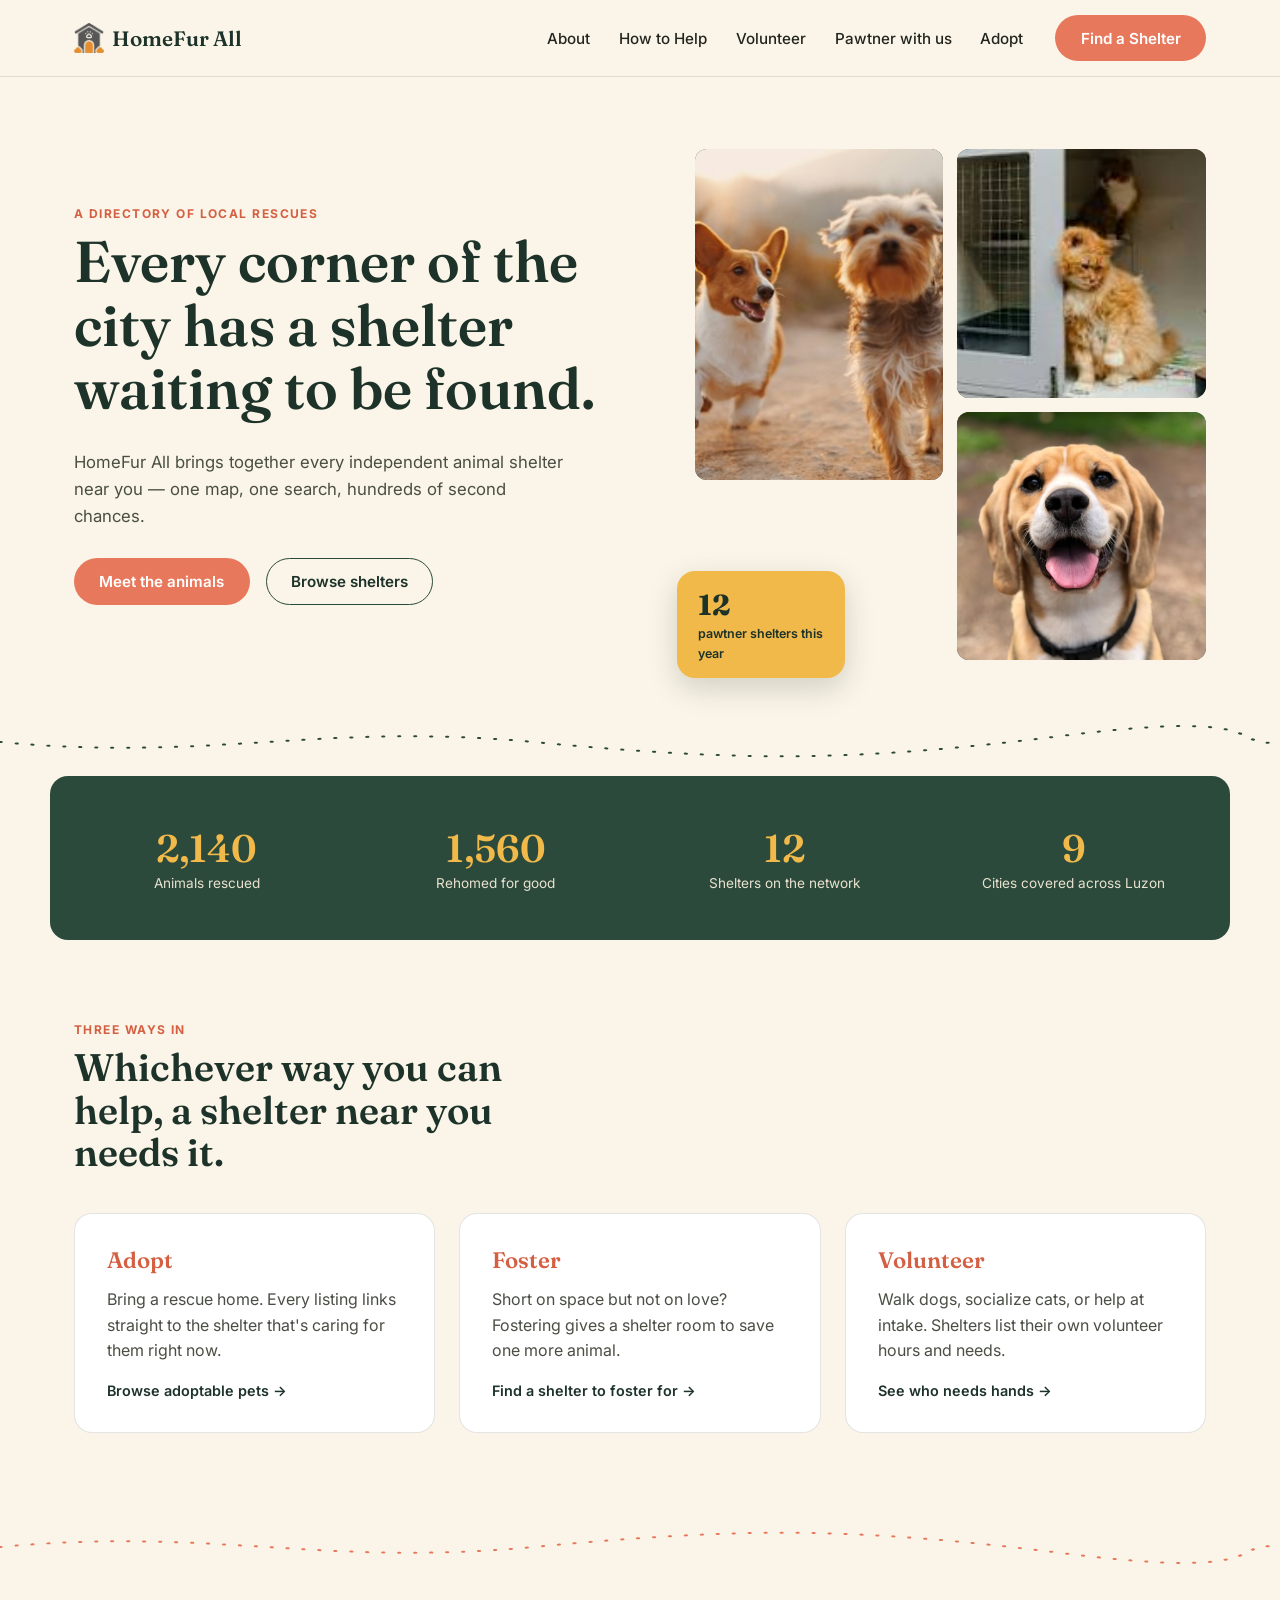
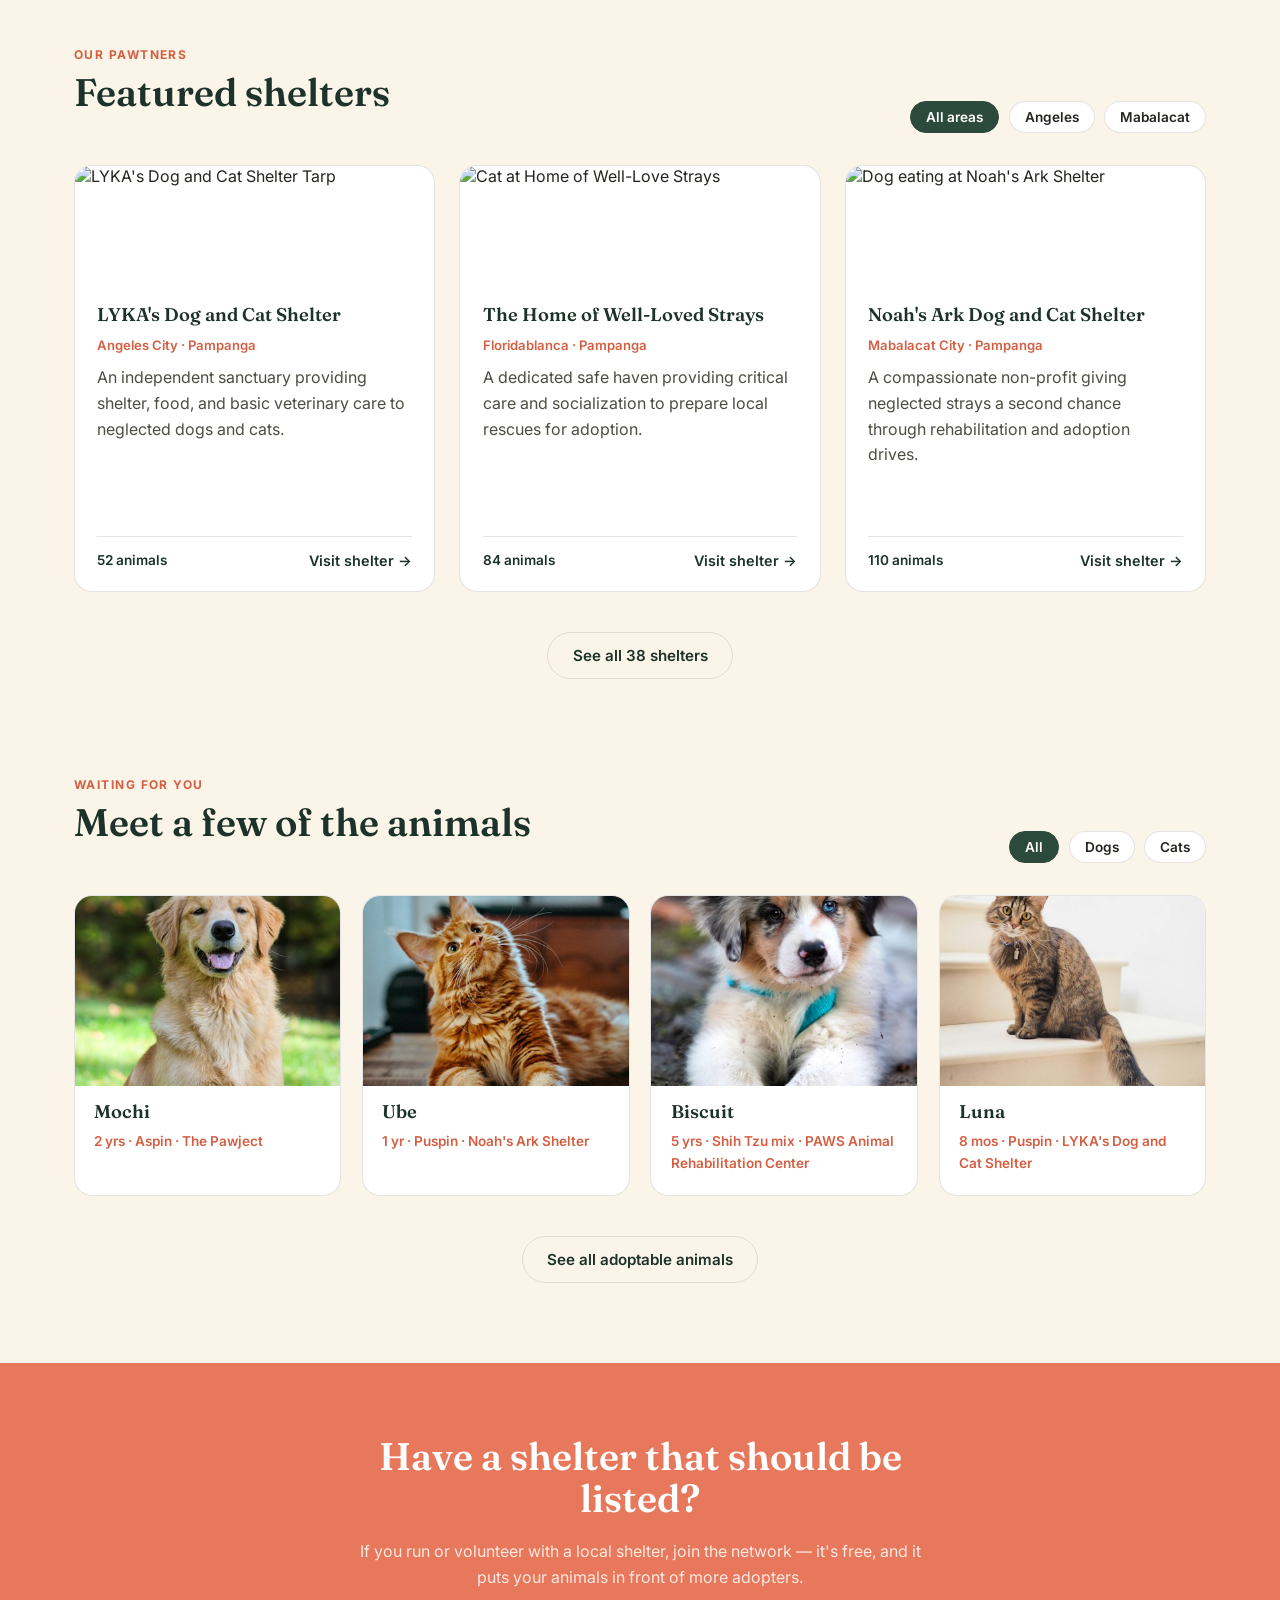
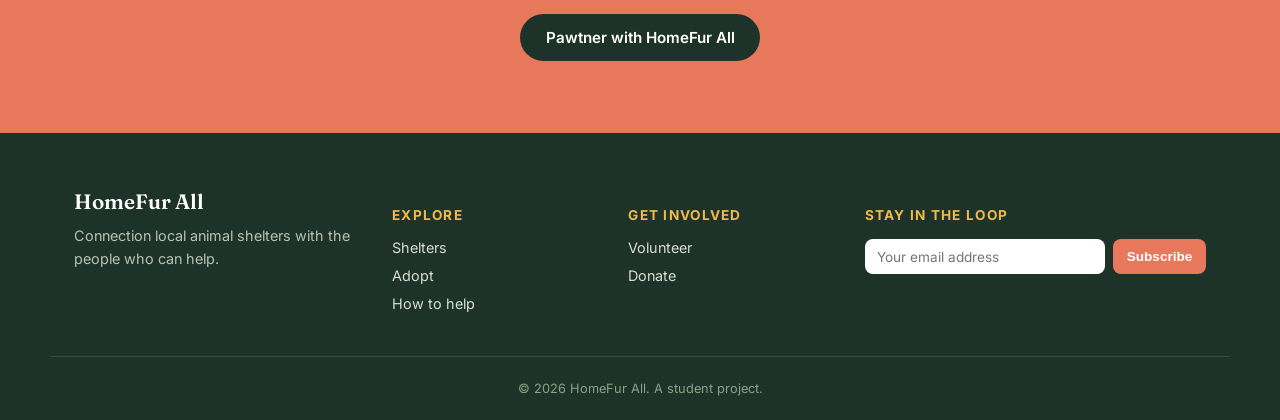
==== commit 44ee8f14: "ux: relocate nav links" ====
--- a/index.html
+++ b/index.html
@@ -23,11 +23,11 @@
       HomeFur All
     </a>
     <nav class="main-nav" id="main-nav" aria-label="Main">
+      <a href="#about">About</a>
+      <a href="#help">How to Help</a>
       <a href="volunteer.html">Volunteer</a>
+      <a href="partner.html">Pawtner with us</a>
       <a href="#pets">Adopt</a>
-      <a href="#help">How to Help</a>
-      <a href="#about">About</a>
-      <a href="partner.html">Pawtner with us</a>
       <a href="shelters.html" class="btn btn-primary nav-cta-mobile">Find a Shelter</a>
     </nav>
     <a href="shelters.html" class="btn btn-primary nav-cta">Find a Shelter</a>
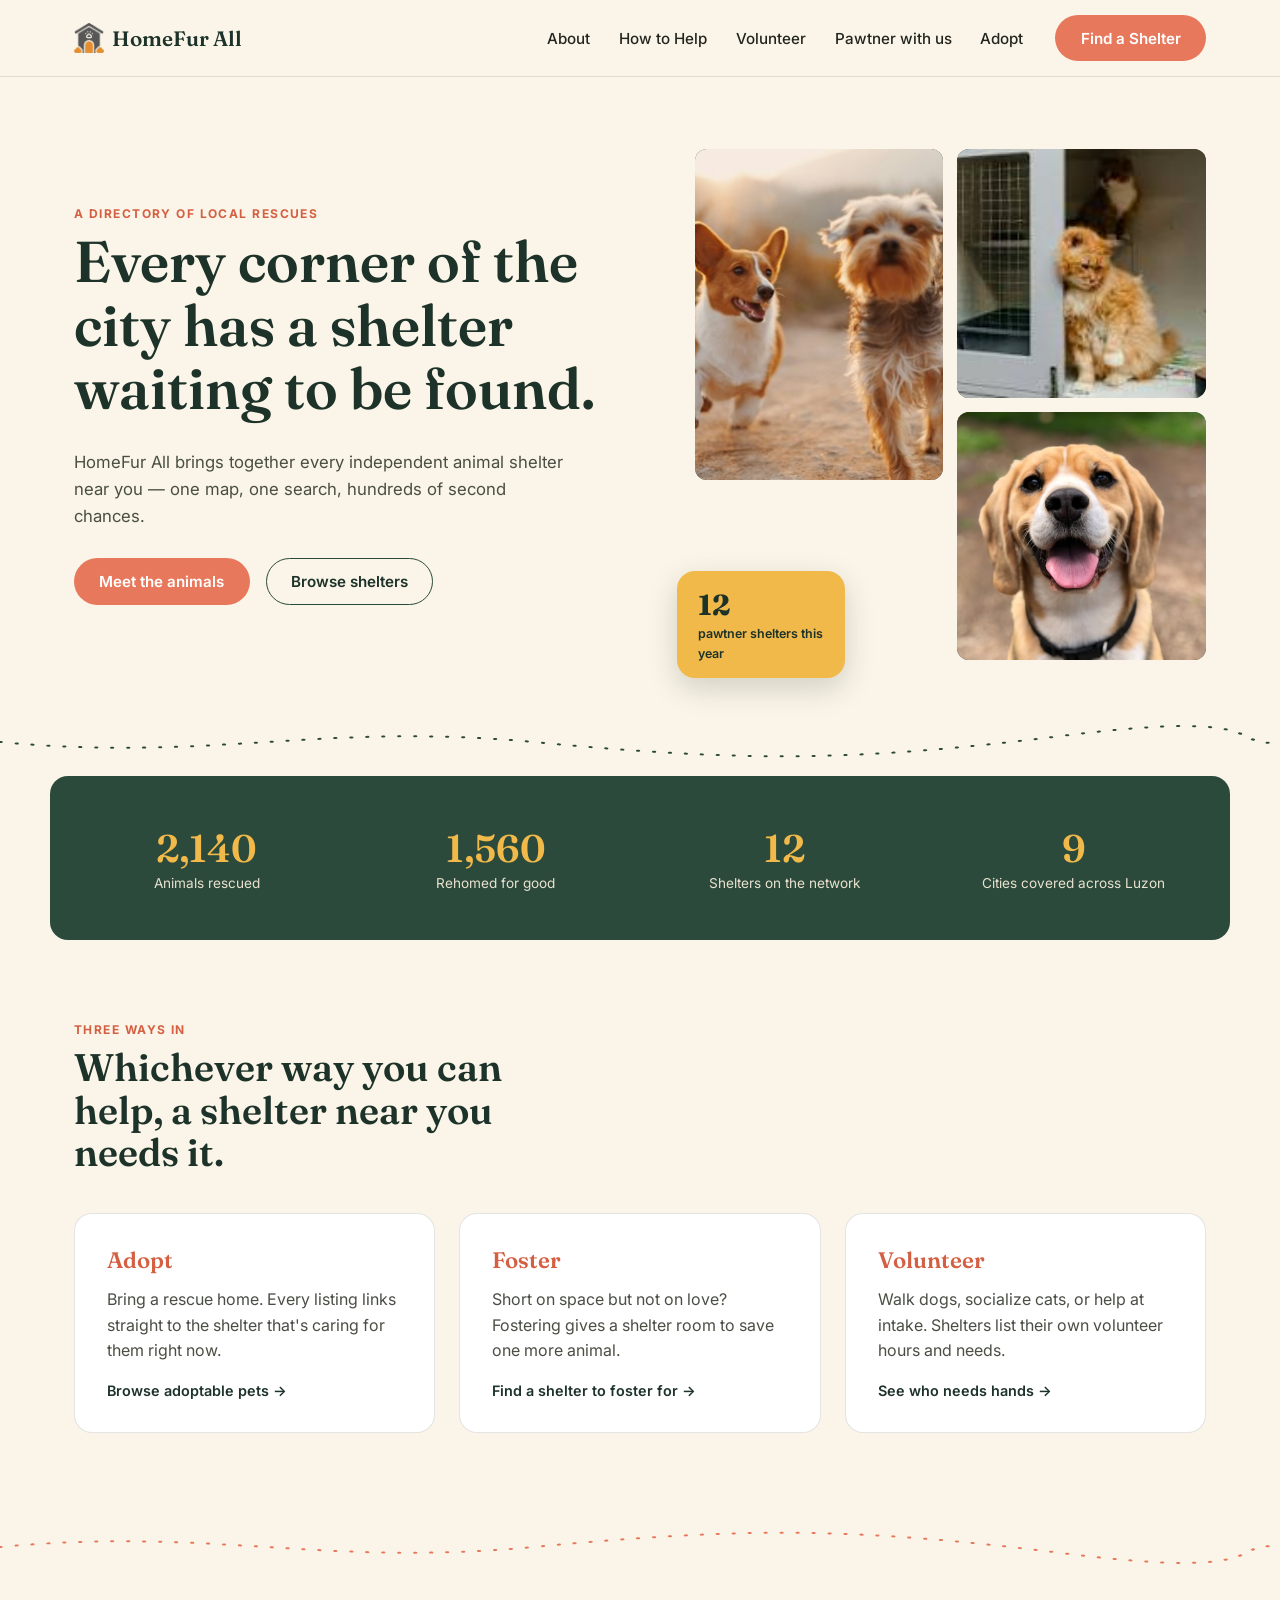
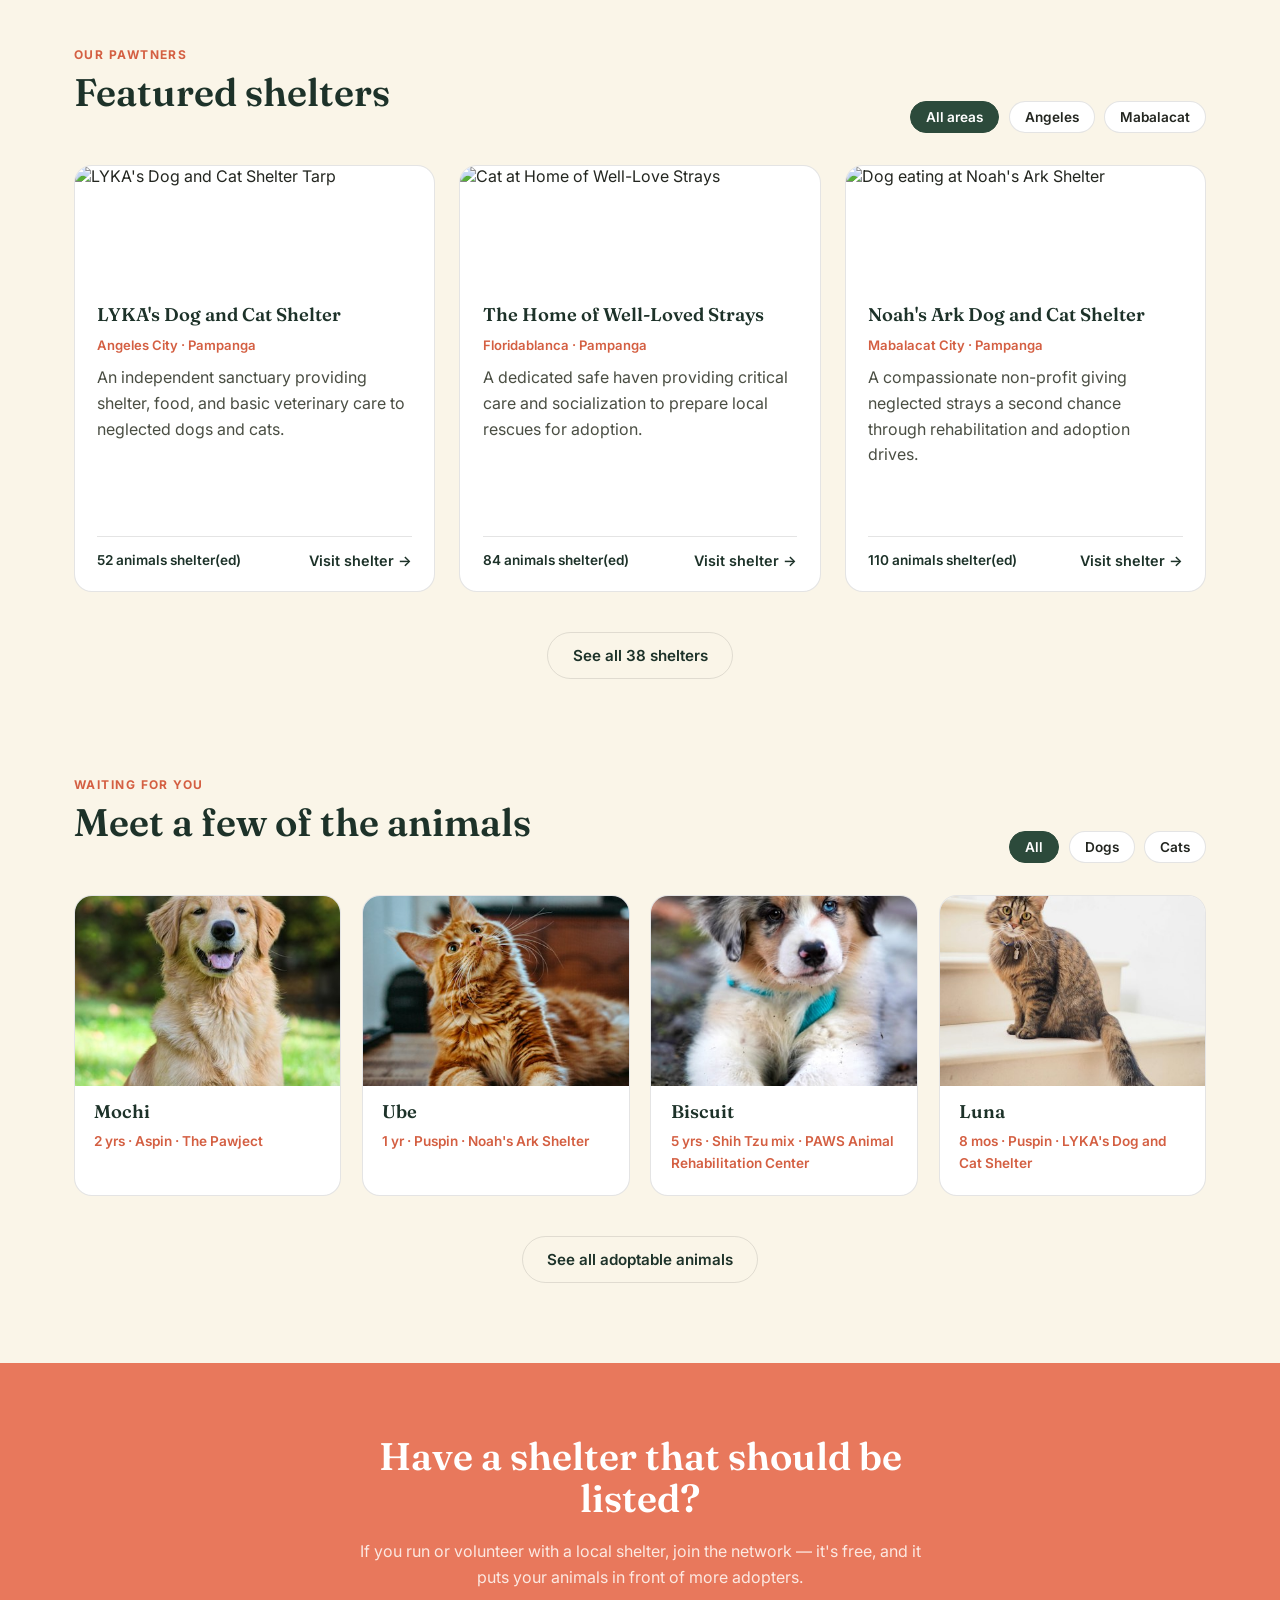
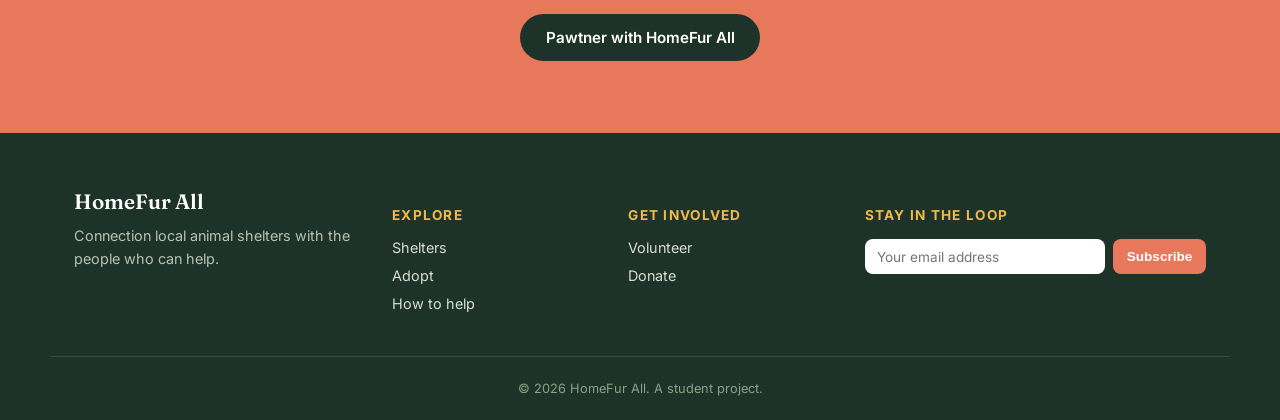
==== commit d1e08843: "updated sheltered animals for featured shelters" ====
--- a/index.html
+++ b/index.html
@@ -156,7 +156,7 @@
             <p class="shelter-loc">Angeles City · Pampanga</p>
             <p>An independent sanctuary providing shelter, food, and basic veterinary care to neglected dogs and cats.</p>
             <div class="shelter-meta">
-              <span>52 animals</span>
+              <span>52 animals shelter(ed)</span>
               <a href="https://www.facebook.com/lykasdogandcatshelter" class="link-arrow" target="_blank">Visit shelter →</a>
             </div>
           </div>
@@ -168,7 +168,7 @@
             <p class="shelter-loc">Floridablanca · Pampanga</p>
             <p>A dedicated safe haven providing critical care and socialization to prepare local rescues for adoption.</p>
             <div class="shelter-meta">
-              <span>84 animals</span>
+              <span>84 animals shelter(ed)</span>
               <a href="https://facebook.com/thehowsph/" class="link-arrow" target="_blank">Visit shelter →</a>
             </div>
           </div>
@@ -180,7 +180,7 @@
             <p class="shelter-loc">Mabalacat City · Pampanga</p>
             <p>A compassionate non-profit giving neglected strays a second chance through rehabilitation and adoption drives.</p>
             <div class="shelter-meta">
-              <span>110 animals</span>
+              <span>110 animals shelter(ed)</span>
               <a href="https://facebook.com/Noahsarkdogandcatshelter/" class="link-arrow" target="_blank">Visit shelter →</a>
             </div>
           </div>
@@ -255,7 +255,7 @@
     <div class="footer-col">
       <h4>Explore</h4>
       <a href="shelters.html">Shelters</a>
-      <a href="#pets">Adopt</a>
+      <a href="adopt.html">Adopt</a>
       <a href="index.html#help">How to help</a>
     </div>
     <div class="footer-col">
--- a/css/base.css
+++ b/css/base.css
@@ -4,6 +4,19 @@
    Shared foundations used on every page.
    1. Design tokens (colors, fonts, sizes)
    2. Base / reset
+   3. Typography
+   4.Buttons
+   5. Header & navigation
+   6. Hero
+   7. Leash Divider
+   8. Stats band
+   10. Section headers and filter pills
+   11. Shelter cards
+   12. Pet cards
+   13. CTA band
+   14. Footer
+   15. Responsiveness
+   16. Print and reduced motion
    ========================================================================== */
 
 /* ---- 1. Design tokens ---- */
@@ -310,7 +323,7 @@
     color: var(--moss-deep);
 }
 
-/* ---- 7. Leash divider */
+/* ---- 7. Leash divider ---- */
 .leash-divider {
     padding: 14px 0;
     line-height: 0;
@@ -717,4 +730,45 @@
     .btn {
         transition: none;
     }
+}
+
+/* ---- Custom Searchable Combobox ---- */
+.select-wrapper {
+  position: relative;
+  width: 100%;
+}
+
+.combobox-list {
+  position: absolute;
+  top: calc(100% + 4px);
+  left: 0;
+  right: 0;
+  max-height: 220px;
+  overflow-y: auto;
+  background: #ffffff;
+  border: 1px solid var(--line, #e2e8f0);
+  border-radius: 12px;
+  box-shadow: 0 8px 20px rgba(0, 0, 0, 0.12);
+  z-index: 99;
+  list-style: none;
+  margin: 0;
+  padding: 0.4rem 0;
+}
+
+.combobox-list[hidden] {
+  display: none;
+}
+
+.combobox-item {
+  padding: 0.6rem 1rem;
+  font-size: 0.85rem;
+  color: var(--ink, #1c2b23);
+  cursor: pointer;
+  transition: background-color 0.15s ease;
+}
+
+.combobox-item:hover,
+.combobox-item.active {
+  background-color: var(--butter, #f4efe2);
+  color: var(--moss-deep, #1d3229);
 }
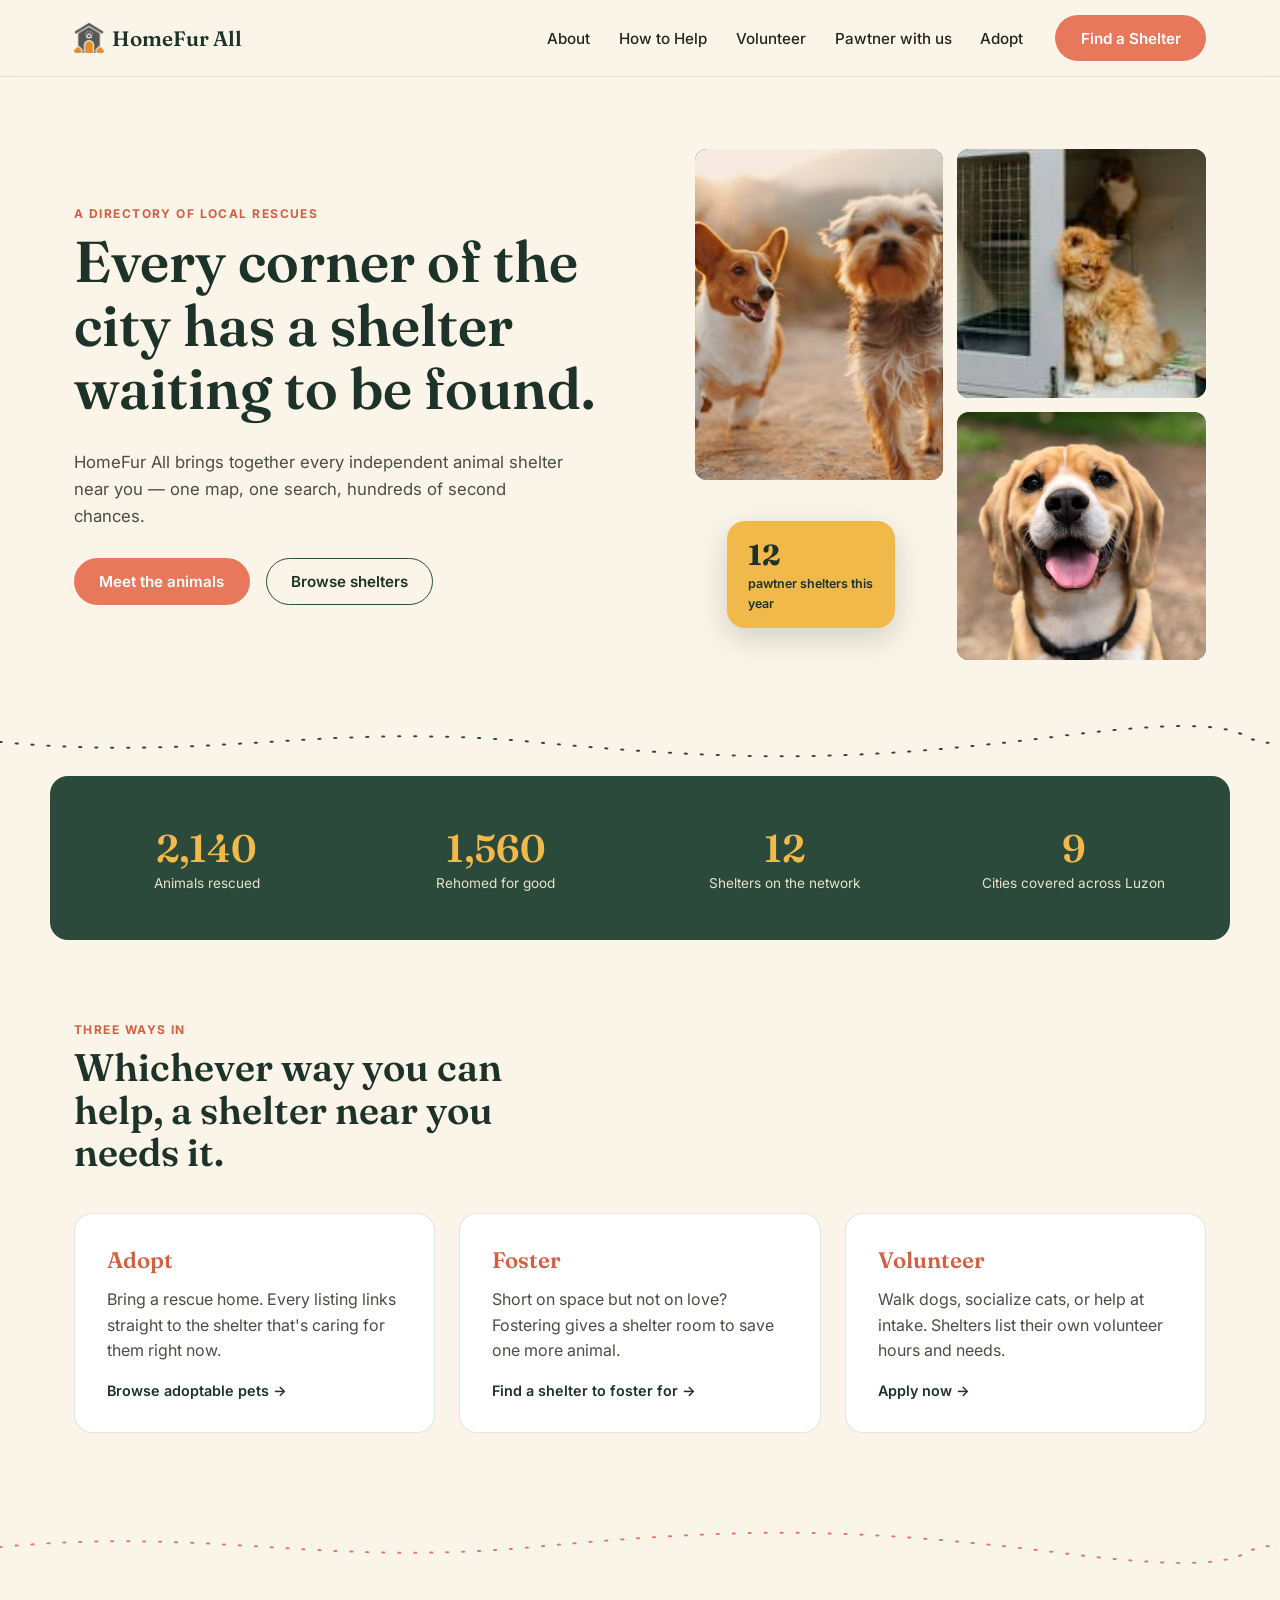
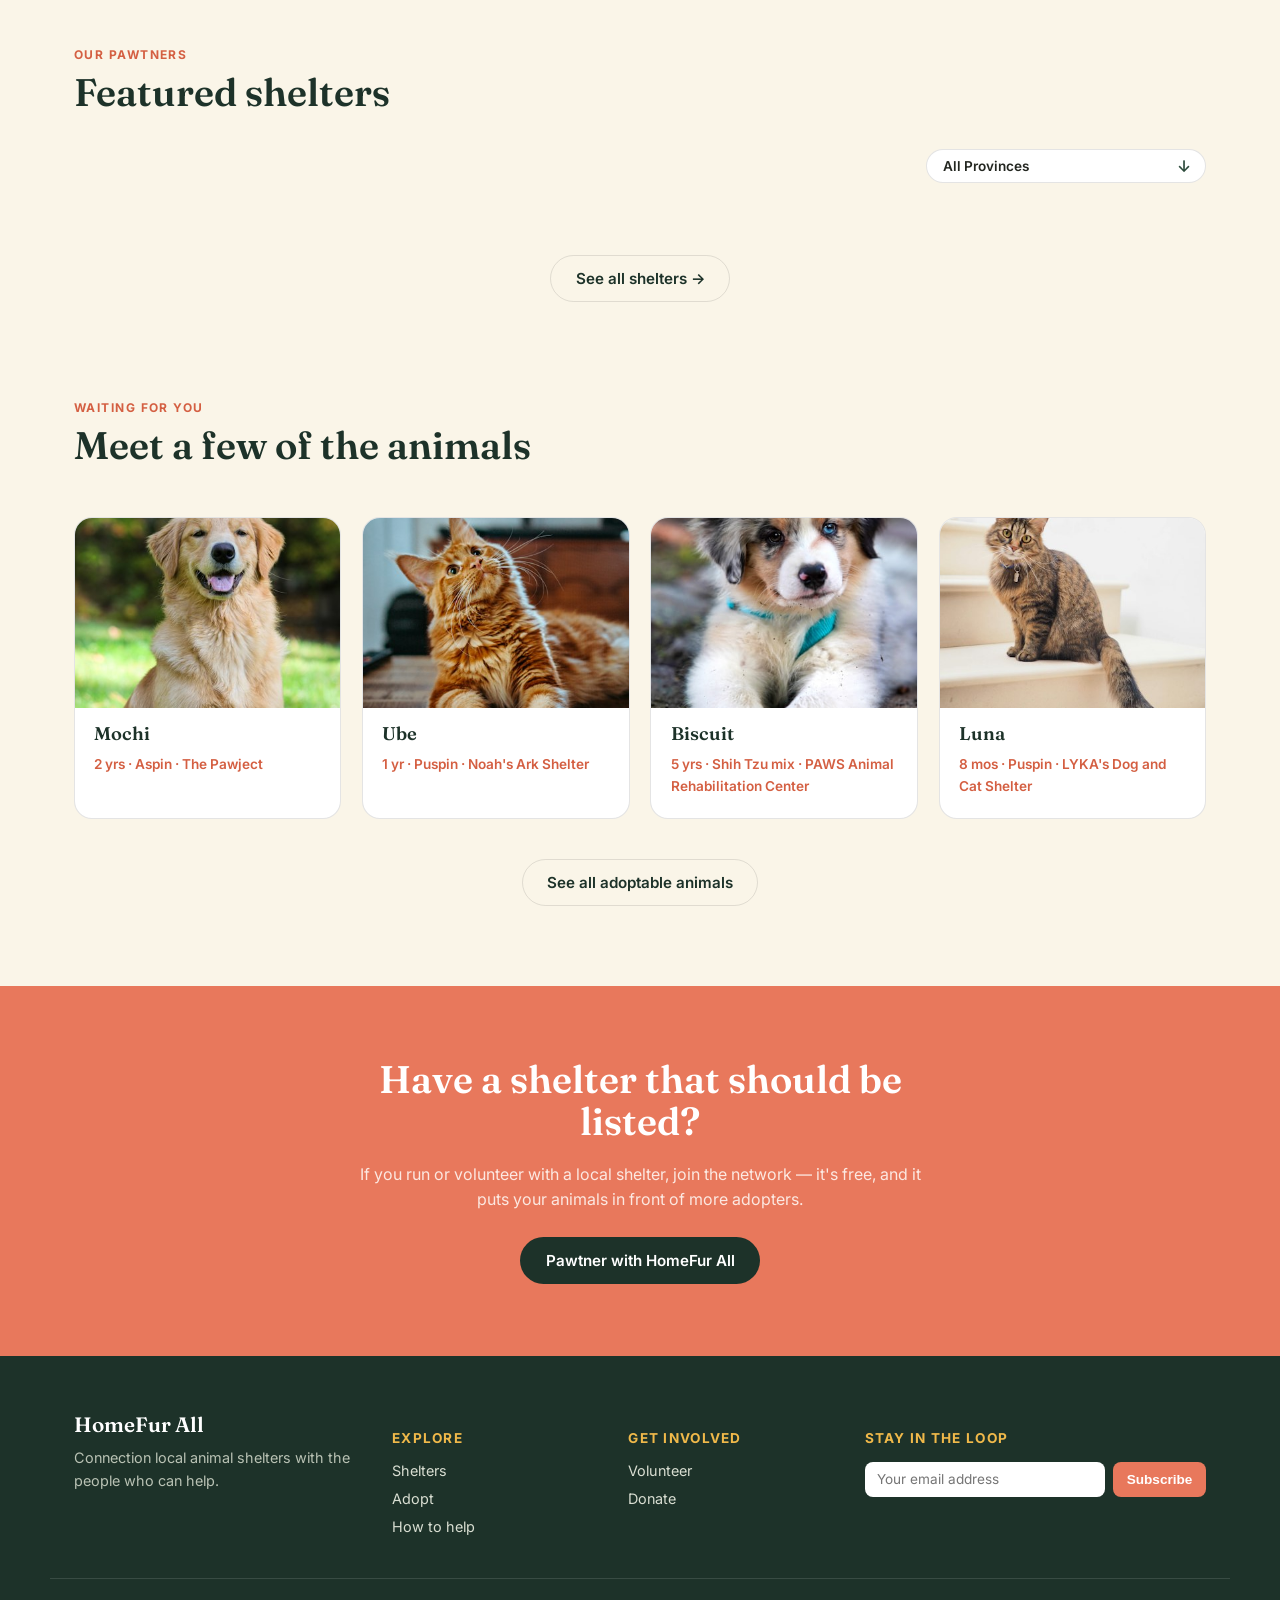
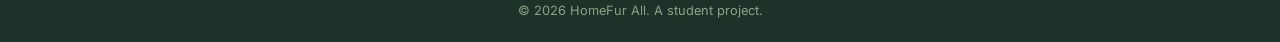
==== commit 725100fa: "feat(landing): replace featured shelter pills with province dropdown and fix how to help volunteer c" ====
--- a/index.html
+++ b/index.html
@@ -7,6 +7,7 @@
 <link rel="icon" type="image/png" sizes="32x32" href="images/logo-icon.png">
 <link rel="shortcut icon" href="images/logo-icon.png">
 <link rel="apple-touch-icon" href="images/logo-icon.png">
+<link rel="stylesheet" href="css/shelters-adopt.css">
 <link rel="stylesheet" href="css/base.css">
 <link rel="preconnect" href="https://fonts.googleapis.com">
 <link rel="preconnect" href="https://fonts.gstatic.com" crossorigin>
@@ -121,7 +122,7 @@
         <article class="help-card">
           <span class="help-num">Volunteer</span>
           <p>Walk dogs, socialize cats, or help at intake. Shelters list their own volunteer hours and needs.</p>
-          <a href="#shelters" class="link-arrow">See who needs hands →</a>
+          <a href="volunteer.html#volunteer-form" class="link-arrow">Apply now →</a>
         </article>
       </div>
     </div>
@@ -134,59 +135,31 @@
             stroke-dasharray="1 14" stroke-linecap="round"/>
     </svg>
   </div>
-    <section id="shelters" class="shelters">
+  <section id="shelters" class="shelters">
     <div class="wrap">
       <div class="section-head">
         <div>
           <p class="eyebrow">Our Pawtners</p>
           <h2>Featured shelters</h2>
         </div>
-        <div class="filter-pills">
-          <button class="pill active" type="button">All areas</button>
-          <button class="pill" type="button">Angeles</button>
-          <button class="pill" type="button">Mabalacat</button>
-        </div>
-      </div>
-
-      <div class="shelter-grid">
-        <article class="shelter-card">
-          <img src="images/shelter/shelter-lykas.jpg" alt="LYKA's Dog and Cat Shelter Tarp">
-          <div class="shelter-body">
-            <h3>LYKA's Dog and Cat Shelter</h3>
-            <p class="shelter-loc">Angeles City · Pampanga</p>
-            <p>An independent sanctuary providing shelter, food, and basic veterinary care to neglected dogs and cats.</p>
-            <div class="shelter-meta">
-              <span>52 animals shelter(ed)</span>
-              <a href="https://www.facebook.com/lykasdogandcatshelter" class="link-arrow" target="_blank">Visit shelter →</a>
-            </div>
-          </div>
-        </article>
-        <article class="shelter-card">
-          <img src="images/shelter/shelter-hows.jpg" alt="Cat at Home of Well-Love Strays">
-          <div class="shelter-body">
-            <h3>The Home of Well-Loved Strays</h3>
-            <p class="shelter-loc">Floridablanca · Pampanga</p>
-            <p>A dedicated safe haven providing critical care and socialization to prepare local rescues for adoption.</p>
-            <div class="shelter-meta">
-              <span>84 animals shelter(ed)</span>
-              <a href="https://facebook.com/thehowsph/" class="link-arrow" target="_blank">Visit shelter →</a>
-            </div>
-          </div>
-        </article>
-        <article class="shelter-card">
-          <img src="images/shelter/shelter-noahs-ark.jpeg" alt="Dog eating at Noah's Ark Shelter">
-          <div class="shelter-body">
-            <h3>Noah's Ark Dog and Cat Shelter</h3>
-            <p class="shelter-loc">Mabalacat City · Pampanga</p>
-            <p>A compassionate non-profit giving neglected strays a second chance through rehabilitation and adoption drives.</p>
-            <div class="shelter-meta">
-              <span>110 animals shelter(ed)</span>
-              <a href="https://facebook.com/Noahsarkdogandcatshelter/" class="link-arrow" target="_blank">Visit shelter →</a>
-            </div>
-          </div>
-        </article>
-      </div>
-      <a href="shelters.html" class="btn btn-outline see-all">See all 38 shelters</a>
+        <div class="filter-controls">
+          <div class="select-wrapper">
+            <select id="landing-province-filter" class="city-select" aria-label="Filter shelters by province">
+              <option value="all">All Provinces</option>
+              <option value="pampanga">Pampanga</option>
+              <option value="metro-manila">Metro Manila</option>
+              <option value="tarlac">Tarlac</option>
+              <option value="bulacan">Bulacan</option>
+              <option value="cavite">Cavite</option>
+            </select>
+          </div>
+        </div>
+      </div>
+
+      <div class="shelter-grid" id="featured-shelter-grid">
+        <!-- Top 3 shelters dynamically rendered via JS -->
+      </div>
+      <a href="shelters.html" class="btn btn-outline see-all">See all shelters →</a>
     </div>
   </section>
   <section id="pets" class="pets">
@@ -196,11 +169,6 @@
           <p class="eyebrow">Waiting for you</p>
           <h2>Meet a few of the animals</h2>
         </div>
-        <div class="filter-pills">
-          <button class="pill active" type="button">All</button>
-          <button class="pill" type="button">Dogs</button>
-          <button class="pill" type="button">Cats</button>
-        </div>
       </div>
 
       <div class="pet-grid">
@@ -275,6 +243,7 @@
     <span>© 2026 HomeFur All. A student project.</span>
   </div>
 </footer>
+<script src="js/shelters-list.js"></script>
 <script src="js/main.js"></script>
 </body>
 </html>
--- a/css/shelters-adopt.css
+++ b/css/shelters-adopt.css
@@ -0,0 +1,450 @@
+/* ==========================================================================
+   HomeFur All — shelters-adopt.css
+   --------------------------------------------------------------------------
+   Shelters page and Adopt page. Loads after base.css.
+   1. Page layout + filter spacing
+   2. Filter dropdown
+   3. Hoverabble contact popover
+   4. Show popover on hover or focus
+   5. Pet cards hover effects
+   6. Pet badge with custom image icon
+   7. Filter controls stack & input styling
+   8. Skeleton loader styles
+   ========================================================================== */
+
+/* ---- 1. Page layout + filter spacing ---- */
+.shelters-page {
+  padding: 4rem 0 5rem;
+}
+
+.filter-pills {
+  margin-bottom: .8rem;
+}
+
+.pager {
+  display: flex;
+  justify-content: center;
+  align-items: center;
+  gap: 1rem;
+  margin-top: 2.5rem;
+}
+.pager-btn {
+  display: grid;
+  place-items: center;
+  width: 52px;
+  height: 52px;
+  background: #fff;
+  border: 1.5px solid var(--line);
+  border-radius: 999px;
+  font-size: 1.2rem;
+  font: var(--font-display);
+  color: var(--ink);
+  cursor: pointer;
+  transition: border-color .15s ease, background .15s ease;
+}
+.pager-btn:hover:not(:disabled) {
+  border-color: var(--moss);
+}
+.pager-btn--next {
+  background: var(--coral);
+  border-color: var(--coral);
+  color: #fff;
+}
+.pager-btn--next:hover:not(:disabled) {
+  background: var(--coral-deep);
+  border-color: var(--coral-deep);
+}
+.pager-btn:disabled {
+  opacity: .4;
+  cursor: default;
+}
+.pager-status {
+  font-size: .9rem;
+  font-weight: 600;
+  color: var(--ink-soft);
+}
+.no-results {
+  grid-column: 1 / -1;
+  text-align: center;
+  color: var(--ink-soft);
+}
+
+/* ---- 2. Filter Dropdown ---- */
+.filter-dropdown {
+  margin-bottom: 2.5rem;
+  position: relative; 
+  display: inline-block;
+  width: 200px;
+}
+
+/* ---- Select Tag ---- */
+.city-select {
+  width: 100%;      
+  padding: .6em 2.5em .6em 1.2em; 
+  background: #fff;
+  border: 1.5px solid var(--line);
+  border-radius: 999px;
+  font-family: inherit;
+  font-size: .85rem;
+  font-weight: 600;
+  color: var(--ink);
+  cursor: pointer;
+  outline: none;
+  transition: border-color .15s ease;
+  
+  /* Hides default browser arrow */
+  -webkit-appearance: none;
+  -moz-appearance: none;
+  appearance: none; 
+}
+
+.city-select:hover, 
+.city-select:focus { 
+  border-color: var(--moss); 
+}
+
+/* ---- Custom Arrow (Moved to the wrapper) ---- */
+.filter-dropdown::after { 
+  content: "\2193";       
+  font-size: 1rem;        
+  color: var(--moss);
+  position: absolute;
+  right: 15px;
+  top: 50%;
+  transform: translateY(-50%); 
+  pointer-events: none; 
+}
+
+/* ---- 3. Hoverable Contact Popover ---- */
+.contact-popover-wrapper {
+  position: relative;
+  display: inline-block;
+}
+
+.contact-trigger {
+  background: none;
+  border: none;
+  padding: 0;
+  font-family: inherit;
+  font-size: .85rem;
+  font-weight: 600;
+  color: var(--moss-deep);
+  cursor: pointer;
+  text-decoration: underline;
+  text-decoration-style: dotted;
+  text-underline-offset: 3px;
+}
+
+.contact-trigger:hover,
+.contact-trigger:focus {
+  color: var(--coral-deep);
+}
+
+.contact-popover {
+  position: absolute;
+  bottom: calc(100% + 8px);
+  left: 0;
+  z-index: 10;
+  min-width: 200px;
+  padding: .8rem 1rem;
+  background: #fff;
+  border: 1px solid var(--line);
+  border-radius: 12px;
+  box-shadow: 0 8px 20px rgba(35, 38, 32, 0.12);
+  opacity: 0;
+  visibility: hidden;
+  transform: translateY(6px);
+  transition: opacity .2s ease, transform .2s ease, visibility .2s;
+  pointer-events: none;
+}
+
+/* Triangle indicator pointing down to button */
+.contact-popover::after {
+  content: '';
+  position: absolute;
+  top: 100%;
+  left: 20px;
+  border-width: 6px;
+  border-style: solid;
+  border-color: #fff transparent transparent transparent;
+}
+
+/* 4. Show popover on hover or focus */
+.contact-popover-wrapper:hover .contact-popover,
+.contact-popover-wrapper:focus-within .contact-popover {
+  opacity: 1;
+  visibility: visible;
+  transform: translateY(0);
+  pointer-events: auto;
+}
+
+.contact-popover ul {
+  list-style: none;
+  margin: 0;
+  padding: 0;
+  display: flex;
+  flex-direction: column;
+  gap: .4rem;
+  font-size: .8rem;
+  color: var(--ink-soft);
+}
+
+.contact-popover a {
+  color: var(--coral-deep);
+  font-weight: 600;
+}
+
+.contact-popover a:hover {
+  text-decoration: underline;
+}
+
+.contact-trigger {
+  display: inline-flex;
+  align-items: center;
+  gap: .3rem;
+}
+
+.contact-trigger .info-icon {
+  display: inline-block;
+  vertical-align: middle;
+}
+
+/* ---- 5. Pet Card Hover Effects ---- */
+.pet-card {
+  position: relative;
+  overflow: hidden;
+  display: flex;
+  flex-direction: column;
+  background: #fff;
+  border: 1px solid var(--line);
+  border-radius: var(--radius);
+  transition: transform .25s ease, box-shadow .25s ease;
+}
+
+.pet-card:hover {
+  transform: translateY(-6px);
+  box-shadow: 0 14px 28px rgba(35, 38, 32, 0.15);
+}
+
+.pet-card-image-wrap {
+  position: relative;
+  width: 100%;
+  height: 220px;
+  overflow: hidden;
+  background: var(--moss);
+}
+
+.pet-card-image-wrap img {
+  width: 100%;
+  height: 100%;
+  object-fit: cover;
+  transition: transform .35s ease;
+}
+
+.pet-card:hover .pet-card-image-wrap img {
+  transform: scale(1.08); /* Smooth image zoom on hover */
+}
+
+/* Hover Overlay Panel */
+.pet-card-hover-overlay {
+  position: absolute;
+  inset: 0;
+  padding: 1rem;
+  background: linear-gradient(180deg, rgba(29, 50, 41, 0.2) 0%, rgba(29, 50, 41, 0.92) 75%);
+  display: flex;
+  flex-direction: column;
+  justify-content: space-between;
+  opacity: 0;
+  visibility: hidden;
+  transition: opacity .25s ease, visibility .25s ease;
+}
+
+.pet-card:hover .pet-card-hover-overlay {
+  opacity: 1;
+  visibility: visible;
+}
+
+/* ---- 6. Pet Badge with Custom Image Icon ---- */
+.pet-badge {
+  align-self: flex-start;
+  display: inline-flex;
+  align-items: center;
+  gap: .4rem;
+  padding: .35em .8em;
+  background: var(--butter);
+  color: var(--moss-deep);
+  border-radius: 999px;
+  font-size: .75rem;
+  font-weight: 700;
+  text-transform: uppercase;
+  letter-spacing: .04em;
+}
+
+.pet-badge .badge-icon {
+  width: 14px;
+  height: 14px;
+  object-fit: contain;
+  display: block;
+}
+
+.hover-details {
+  color: #fff;
+  font-size: .82rem;
+}
+
+.hover-details p {
+  margin: 0 0 .3rem;
+  color: #E8E2CF;
+}
+
+.hover-details strong {
+  color: #fff;
+}
+
+.pet-map-link {
+  display: inline-block;
+  margin-top: .4rem;
+  font-weight: 600;
+  color: var(--butter);
+  font-size: .8rem;
+  text-decoration: underline;
+}
+
+.pet-map-link:hover {
+  color: #fff;
+}
+
+.contact-info a {
+  color: var(--butter);
+  font-weight: 600;
+  text-decoration: underline;
+}
+
+.contact-info a:hover {
+  color: #fff;
+}
+
+/* ---- 7. Filter Controls Stack & Input/Select Styling ---- */
+.filter-controls {
+  display: flex;
+  flex-direction: column;
+  align-items: flex-end;
+  gap: 0.8rem;
+  width: 100%;
+}
+
+.filter-controls .filter-dropdown,
+.filter-controls .select-wrapper {
+  margin-bottom: 0;
+  width: 280px;
+  max-width: 100%;
+  position: relative;
+}
+
+/* Ensure input fields inside .select-wrapper match pill button styling */
+.filter-controls input,
+.select-wrapper input {
+  width: 100%;
+  box-sizing: border-box;
+  padding: .65em 2.6em .65em 1.2em !important;
+  background-color: #fff;
+  border: 1.5px solid var(--line);
+  border-radius: 999px;
+  font-family: inherit;
+  font-size: .85rem;
+  font-weight: 600;
+  color: var(--ink);
+  outline: none;
+  cursor: pointer;
+  transition: border-color .15s ease, box-shadow .15s ease;
+  
+  -webkit-appearance: none;
+  -moz-appearance: none;
+  appearance: none;
+}
+
+.filter-controls input:hover,
+.filter-controls input:focus,
+.select-wrapper input:hover,
+.select-wrapper input:focus {
+  border-color: var(--moss);
+}
+
+/* Custom arrow positioning */
+.filter-controls .select-wrapper::after,
+.select-wrapper::after {
+  content: "\2193";
+  font-size: 1rem;
+  font-weight: 600;
+  color: var(--moss);
+  position: absolute;
+  right: 15px;
+  top: 50%;
+  transform: translateY(-50%);
+  pointer-events: none;
+}
+
+/* ---- 8. Skeleton Loader Styles ---- */
+.skeleton-card {
+  pointer-events: none;
+}
+
+.skeleton-box {
+  background-color: #e2e8f0;
+  position: relative;
+  overflow: hidden;
+  border-radius: 4px;
+}
+
+/* Linear shimmer effect moving across elements */
+.skeleton-box::after {
+  content: "";
+  position: absolute;
+  top: 0;
+  right: 0;
+  bottom: 0;
+  left: 0;
+  transform: translateX(-100%);
+  background-image: linear-gradient(
+    90deg,
+    rgba(255, 255, 255, 0) 0,
+    rgba(255, 255, 255, 0.4) 20%,
+    rgba(255, 255, 255, 0.7) 60%,
+    rgba(255, 255, 255, 0)
+  );
+  animation: shimmer 1.5s infinite;
+}
+
+@keyframes shimmer {
+  100% {
+    transform: translateX(100%);
+  }
+}
+
+.skeleton-text {
+  height: 0.85rem;
+  margin-bottom: 0.5rem;
+  border-radius: 4px;
+}
+
+.skeleton-text.title {
+  height: 1.2rem;
+  width: 60%;
+  margin-bottom: 0.8rem;
+}
+
+.skeleton-text.short {
+  width: 40%;
+}
+
+/* ---- Fade-in Entrance Animations ---- */
+.fade-in-up {
+  opacity: 0;
+  transform: translateY(20px);
+  transition: opacity 0.4s ease, transform 0.4s ease;
+}
+
+.fade-in-up.visible {
+  opacity: 1;
+  transform: translateY(0);
+}
--- a/css/base.css
+++ b/css/base.css
@@ -303,8 +303,8 @@
 
 .stat-chip {
     position: absolute;
-    left: -18px;
-    bottom: -18px;
+    left: 32px;
+    bottom: 32px;
     max-width: 168px;
     padding: 1rem 1.3rem;
     background: var(--butter);
@@ -669,11 +669,10 @@
         flex-direction: column;
         gap: 0;
         padding: .5rem 24px 1.75rem;
-        background: rgba(250, 245, 232, 0.92);
-        backdrop-filter: blur(10px);
+        background: rgba(250, 245, 232);
         border-bottom: 1px solid var(--line);
         border-radius: 0 0 var(--radius) var(--radius);
-        box-shadow: 0 16px 30px rgba(35, 38, 32, 0.12);
+        box-shadow: 0 24px 30px rgba(35, 38, 32, 0.12);
         opacity: 0;
         visibility: hidden;
         transform: translateY(40px);
@@ -687,7 +686,7 @@
     .main-nav a {
         padding: 1.1rem 0;
         font-size: 1.15rem;
-        border-bottom: 1px solid var(--line);
+        border-bottom: 2px solid var(--line);
     }
 
     .main-nav a.nav-cta-mobile {
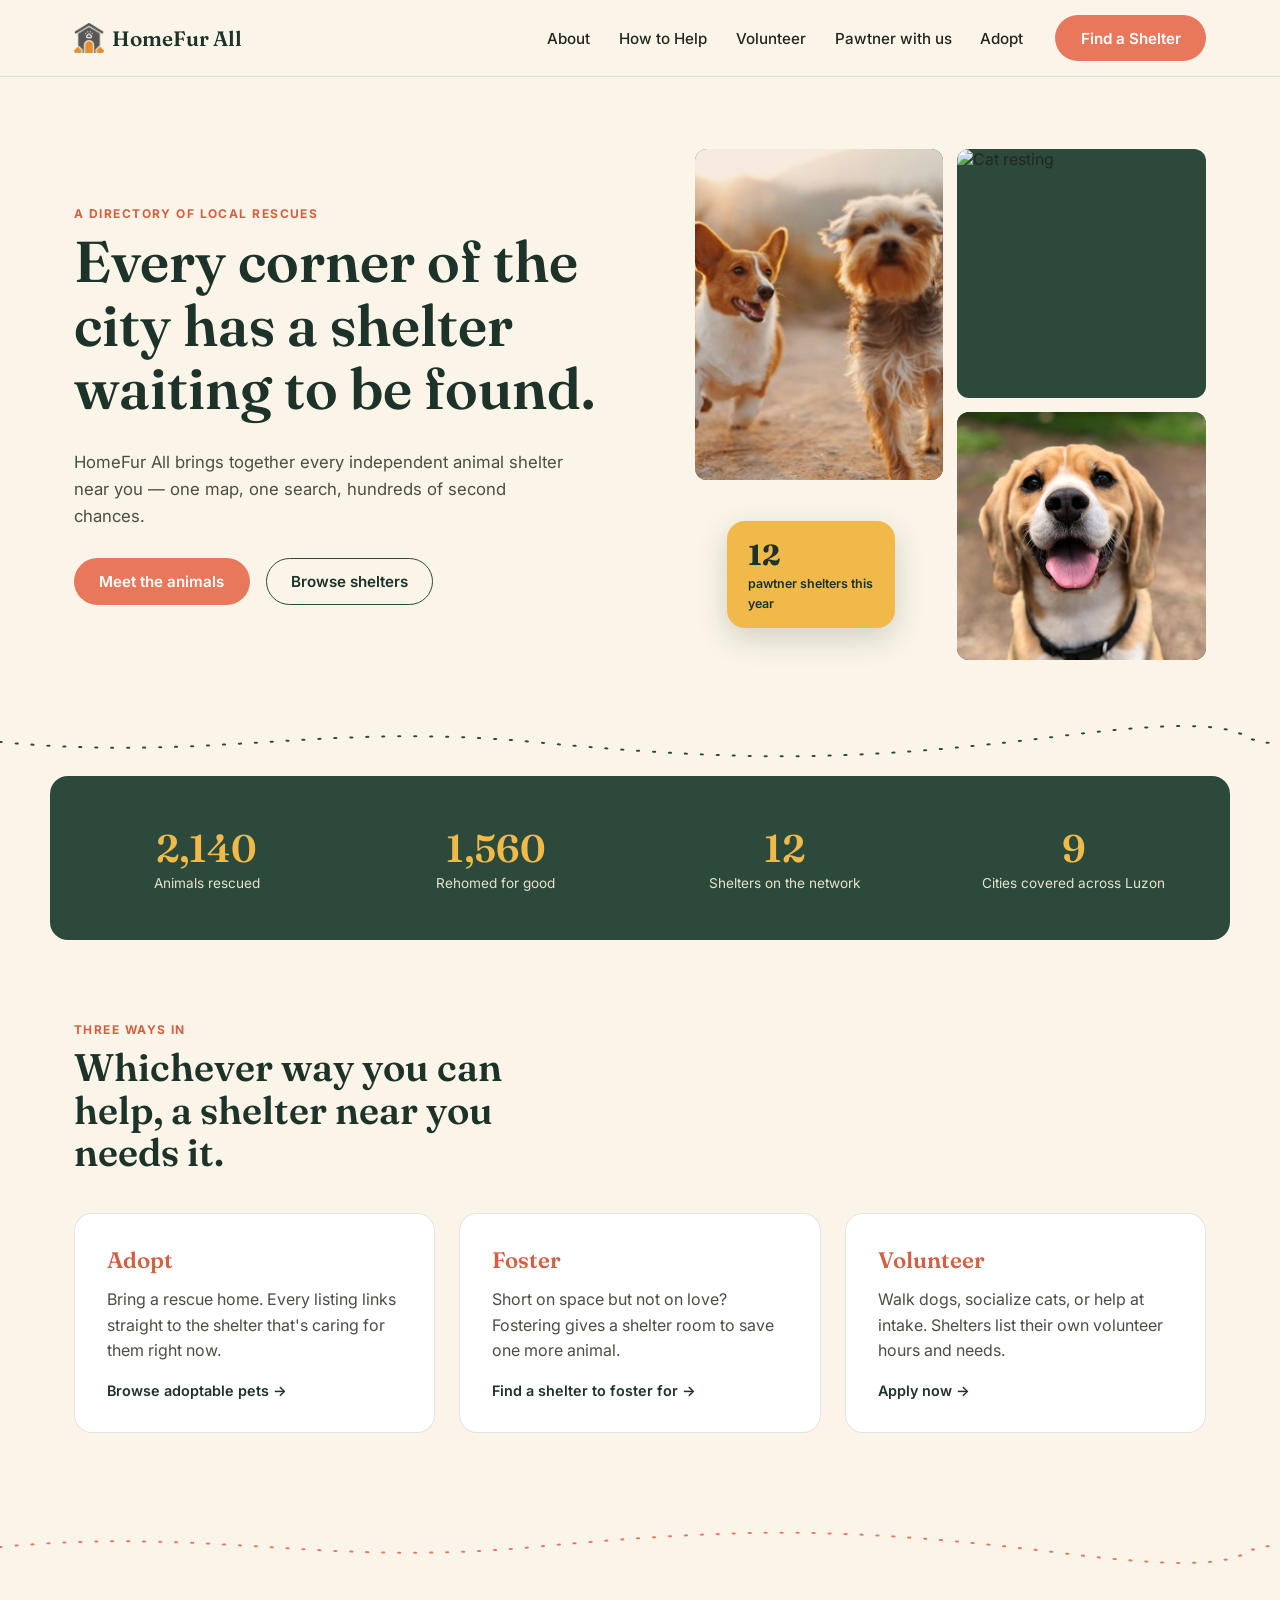
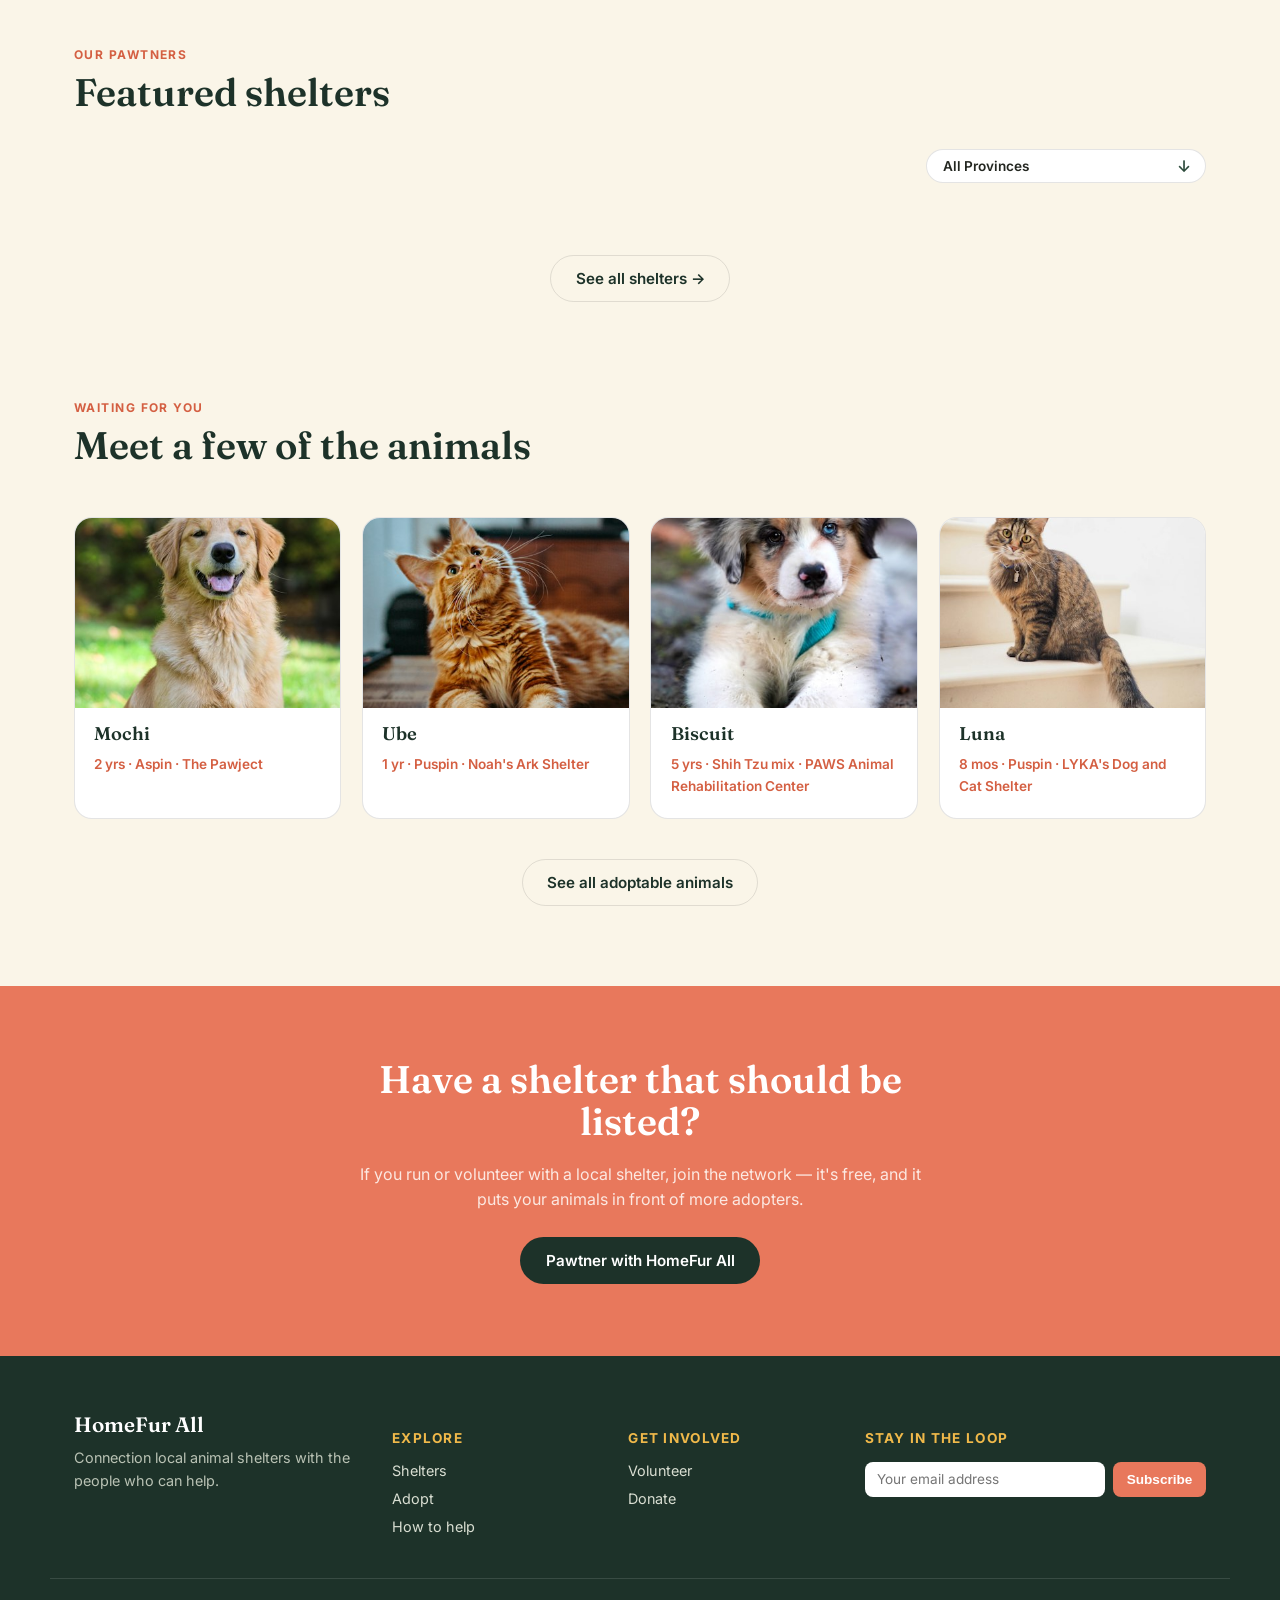
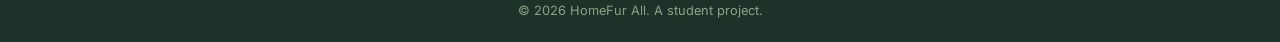
==== commit e58bf11c: "update hero picture" ====
--- a/index.html
+++ b/index.html
@@ -40,7 +40,7 @@
 </header>
 <main>
 
-<section class="hero" id="about">
+<section id="about" class="hero">
     <div class="wrap hero-inner">
       <div class="hero-copy">
         <p class="eyebrow">A directory of local rescues</p>
@@ -59,7 +59,7 @@
 
         <!-- Dynamic transition tile -->
         <div class="art-tile tile-b hero-slideshow">
-          <img class="slide active" src="images/landing/cat-tileb.jpeg" alt="Cat resting">
+          <img class="slide active" src="images/shelter/shelter-paws.jpeg" alt="Cat resting">
           <img class="slide" src="images/landing/adopt2-ube.jpeg" alt="Pet photo transition">
         </div>
 
--- a/css/shelters-adopt.css
+++ b/css/shelters-adopt.css
@@ -67,6 +67,56 @@
   grid-column: 1 / -1;
   text-align: center;
   color: var(--ink-soft);
+}
+
+/* ---- Header Flex Container (Right-aligned Filter Controls) ---- */
+.section-header-flex {
+  display: flex;
+  justify-content: space-between;
+  align-items: flex-end;
+  gap: 1.5rem;
+  margin-bottom: 2rem;
+  width: 100%;
+}
+
+.filter-controls-right {
+  display: flex;
+  flex-direction: column;
+  align-items: flex-end;
+  gap: 0.8rem;
+  margin-left: auto;
+}
+
+.filter-controls-right .filter-dropdown {
+  margin-bottom: 0;
+}
+
+/* Align select wrapper inside right filter controls */
+.filter-controls-right .select-wrapper {
+  width: 280px;
+  max-width: 100%;
+}
+
+/* Mobile Responsiveness for filters */
+@media (max-width: 768px) {
+  .section-header-flex {
+    flex-direction: column;
+    align-items: flex-start;
+  }
+
+  .filter-controls-right {
+    align-items: flex-start;
+    margin-left: 0;
+    width: 100%;
+  }
+
+  .filter-controls-right .filter-dropdown {
+    width: 100%;
+  }
+
+  .filter-controls-right .select-wrapper {
+    width: 100%;
+  }
 }
 
 /* ---- 2. Filter Dropdown ---- */
--- a/css/base.css
+++ b/css/base.css
@@ -441,7 +441,7 @@
 }
 .shelter-card img { 
     width: 100%; 
-    height: 170px;
+    height: 200px;
     object-fit: cover; 
 }
 .shelter-card:hover {
